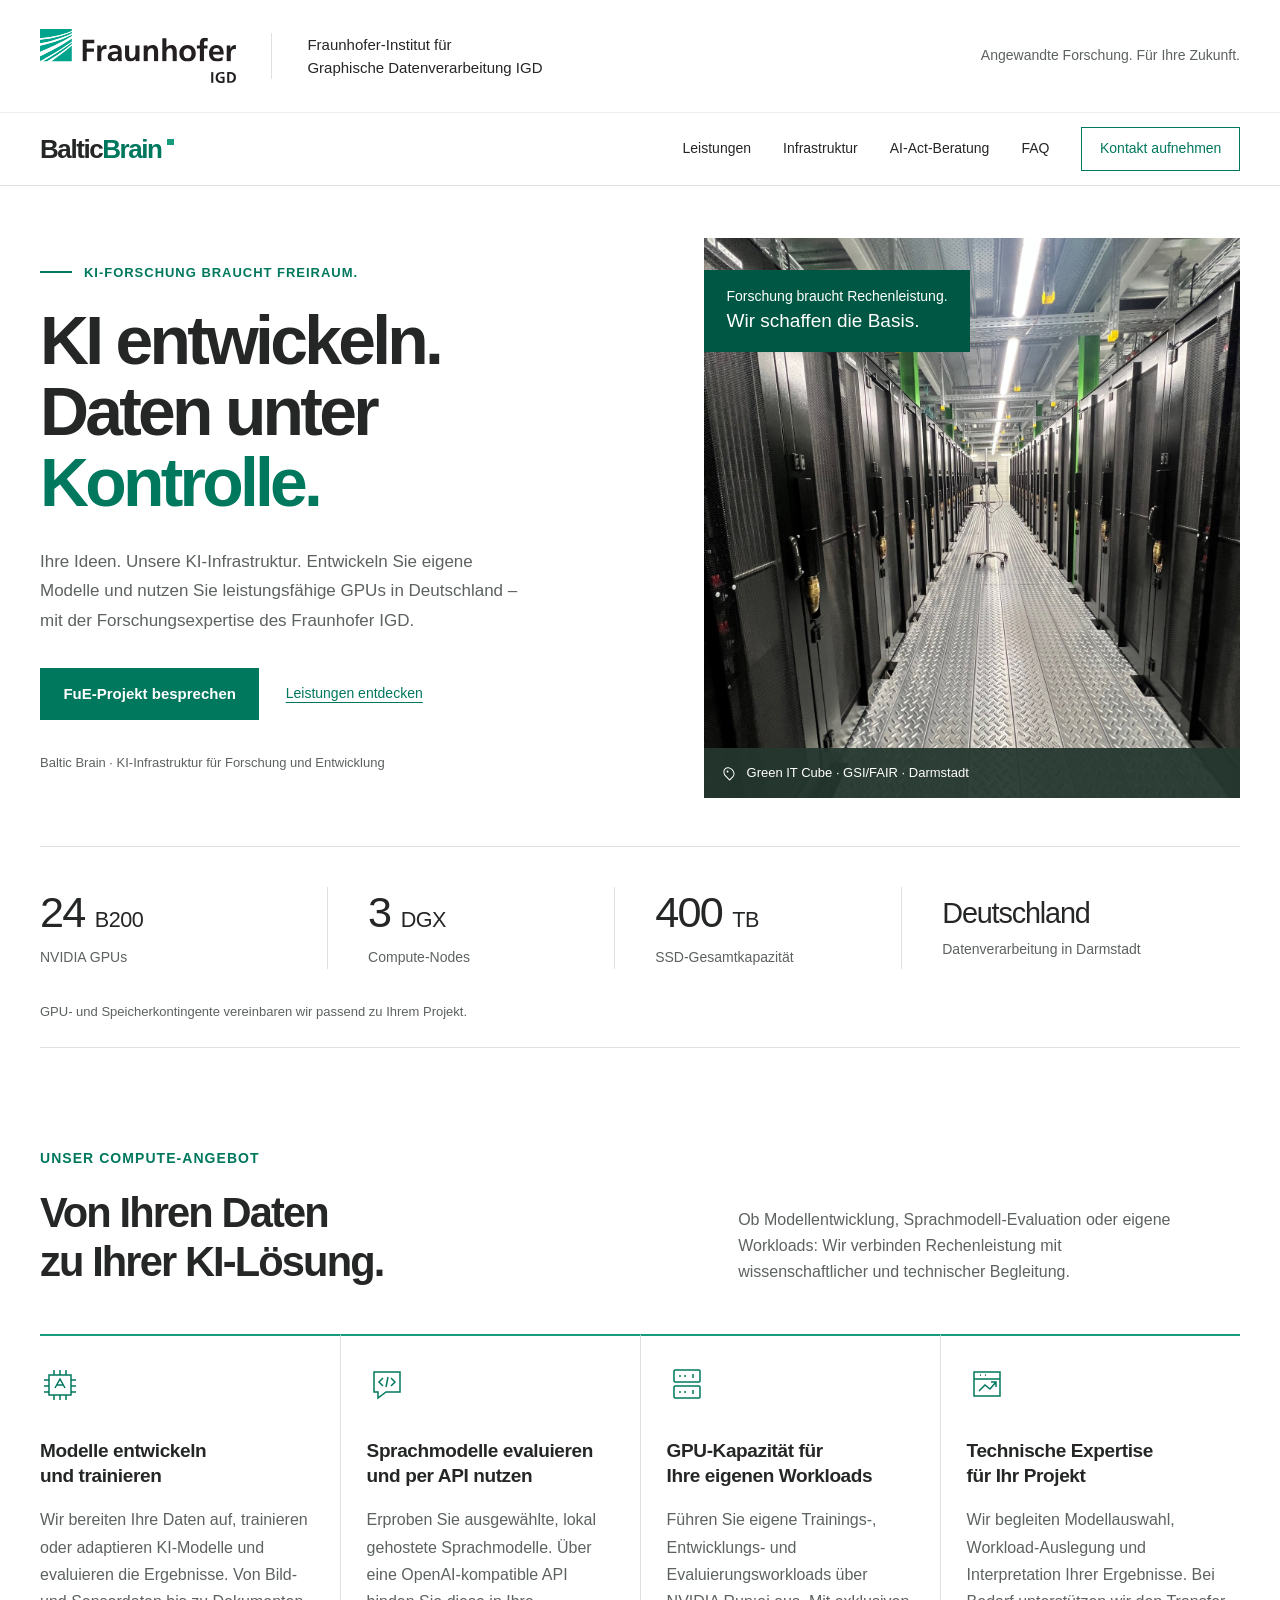
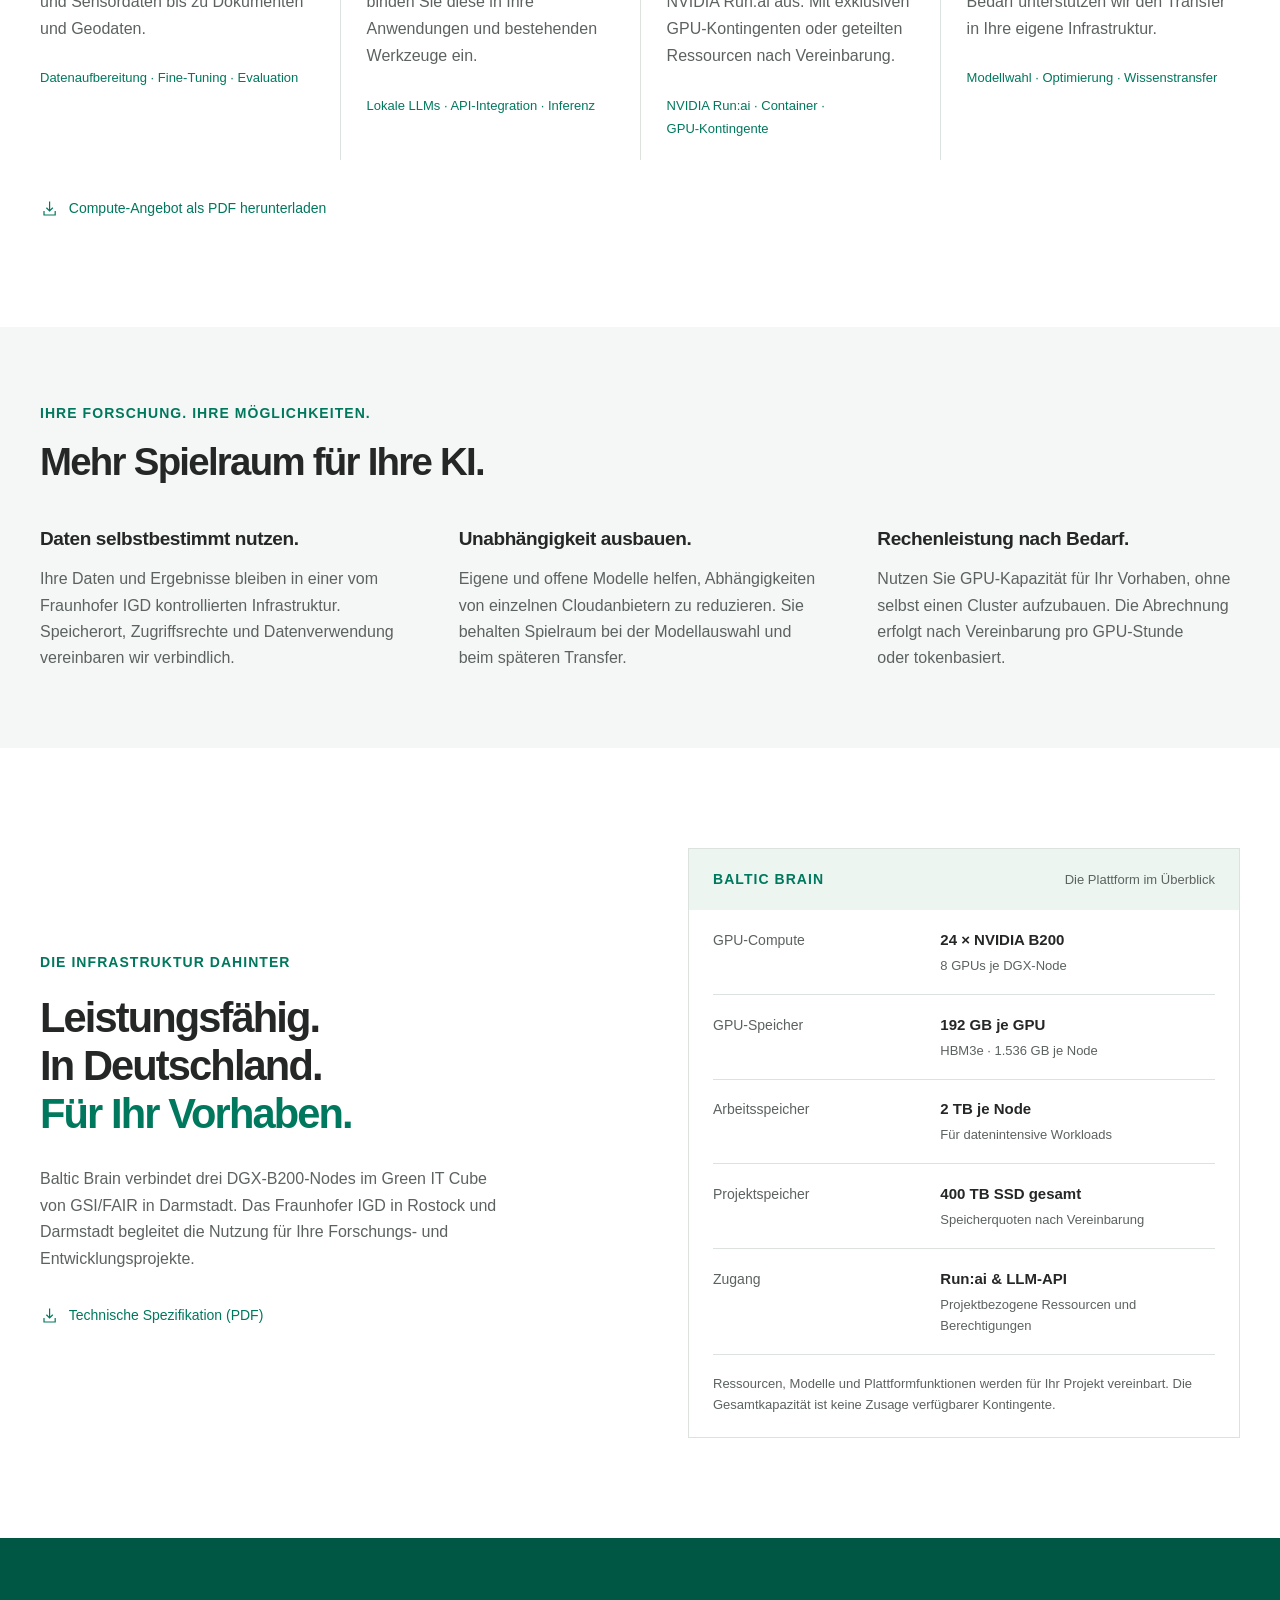
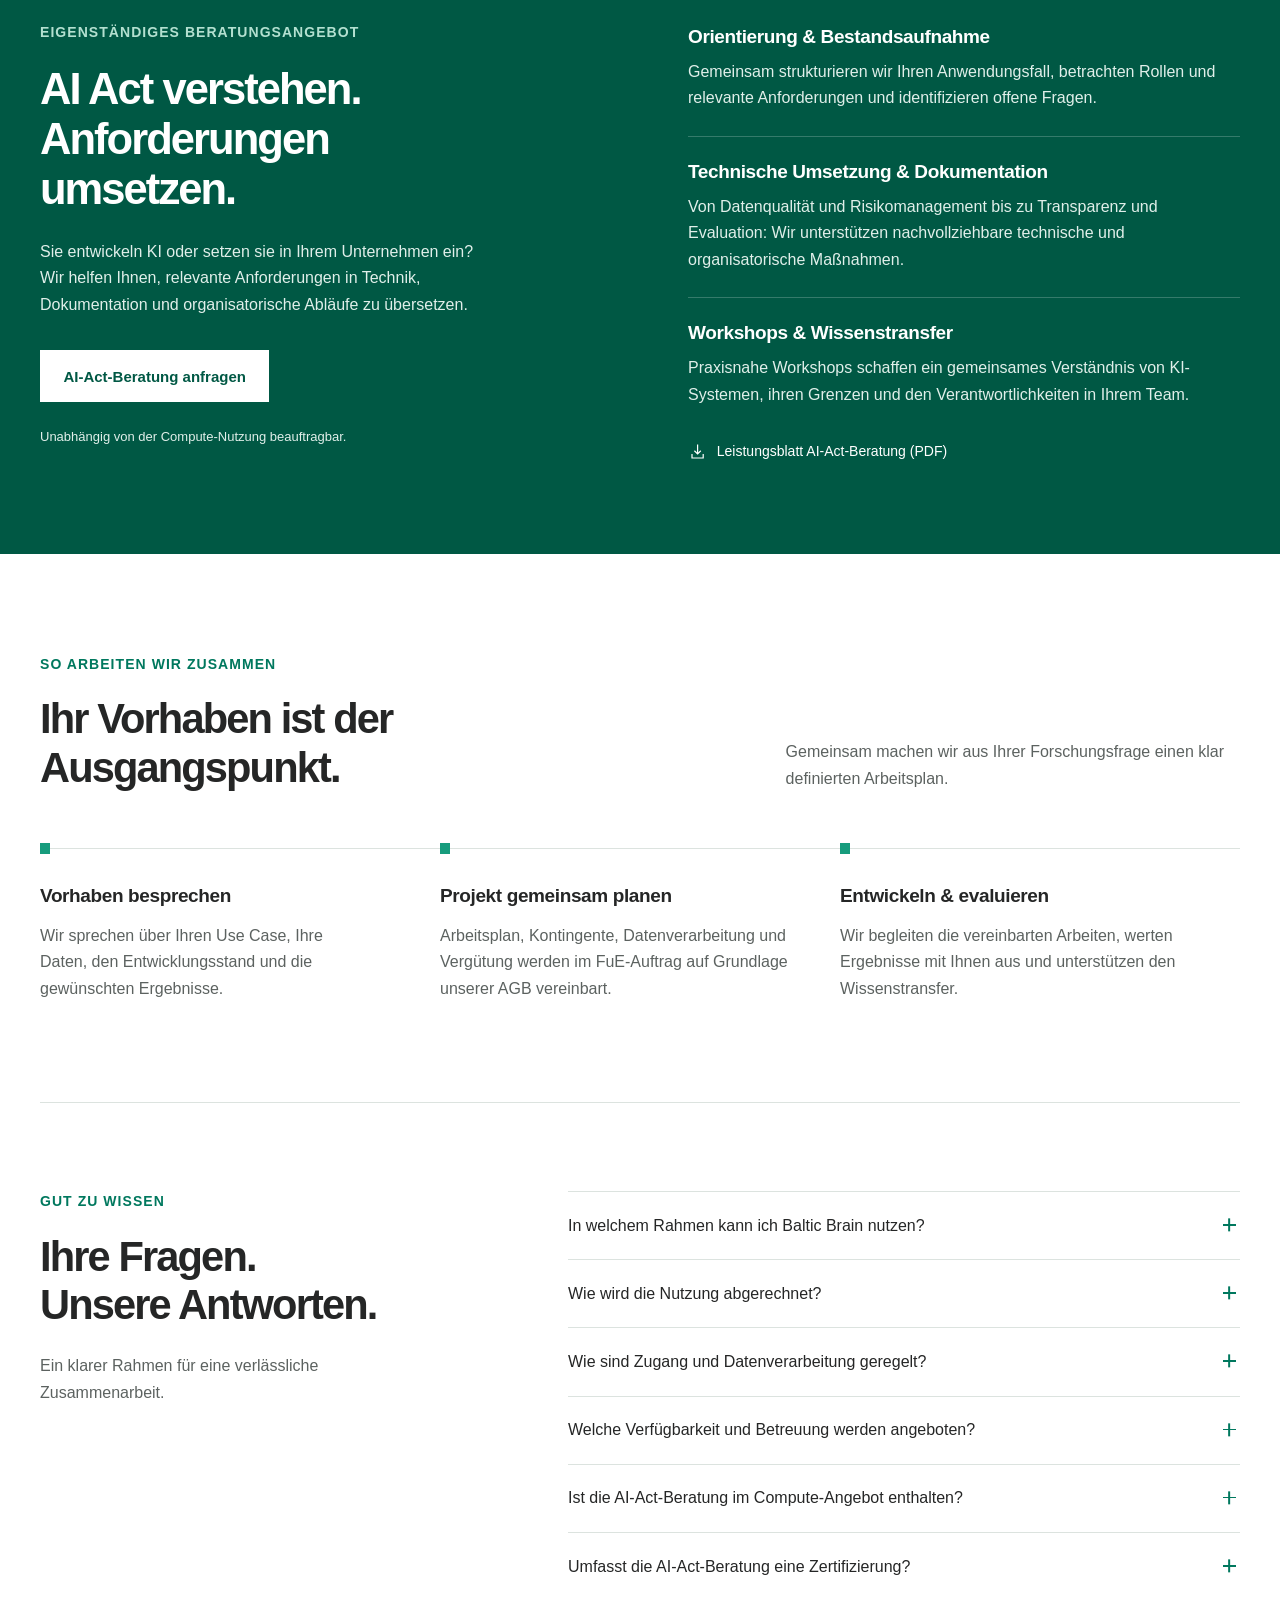
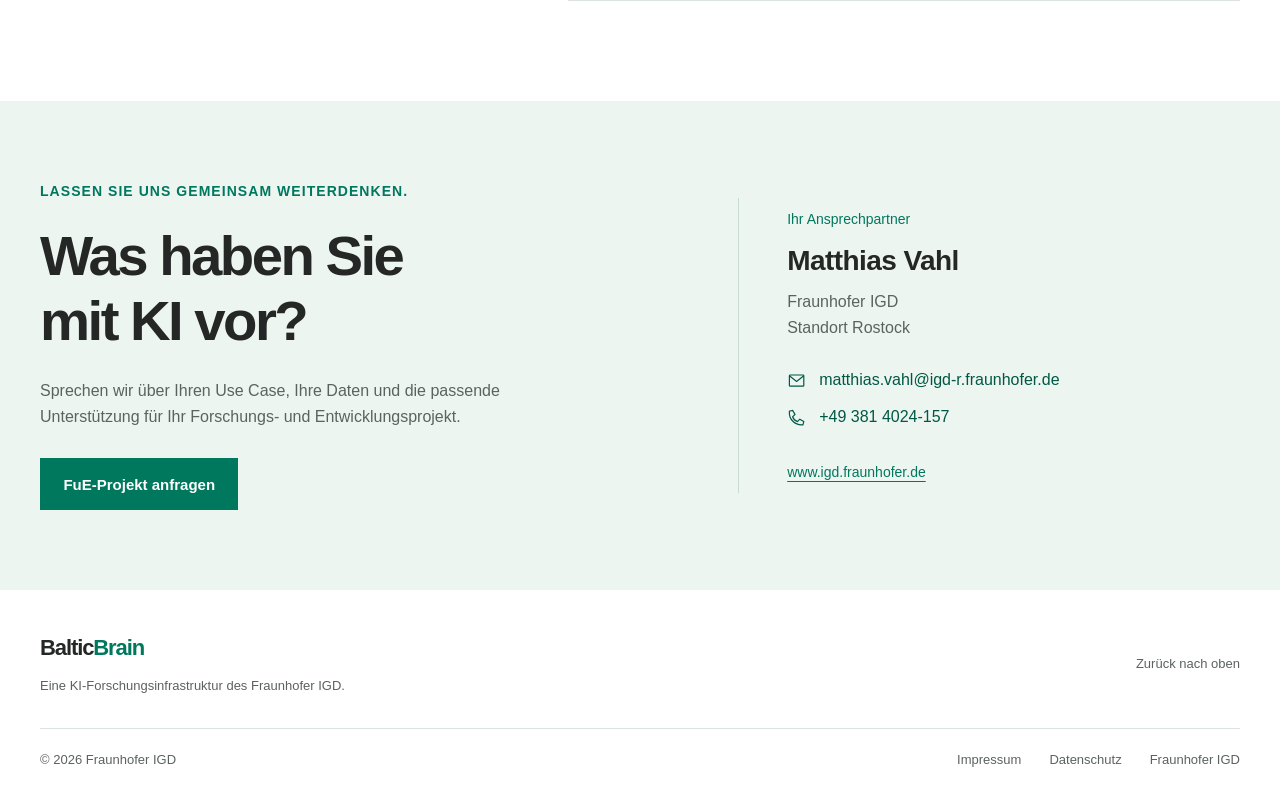
==== index.html @ 688242d9 "Add Baltic Brain onepager in Fraunhofer IGD style" ====
<!doctype html>
<html lang="de">
  <head>
    <meta charset="utf-8">
    <meta name="viewport" content="width=device-width, initial-scale=1">
    <meta name="theme-color" content="#179c7d">
    <title>Baltic Brain – KI-Infrastruktur für FuE | Fraunhofer IGD</title>
    <meta name="description" content="KI entwickeln. Daten unter Kontrolle. Baltic Brain bietet B200-GPUs, Managed Training und eine LLM-API in Deutschland – für Ihr Forschungs- und Entwicklungsprojekt mit dem Fraunhofer IGD.">
    <link rel="icon" href="assets/images/favicon.svg" type="image/svg+xml">
    <link rel="stylesheet" href="styles.css">
    <script src="script.js" defer></script>
  </head>
  <body>
    <a class="skip-link" href="#inhalt">Zum Inhalt springen</a>

    <header class="masthead">
      <div class="container masthead-inner">
        <a class="institute-logo" href="https://www.igd.fraunhofer.de/" aria-label="Fraunhofer IGD – zur Institutswebsite">
          <img src="assets/images/fraunhofer-igd.svg" alt="Fraunhofer IGD" width="241" height="66">
        </a>
        <div class="institute-name">Fraunhofer-Institut für<br>Graphische Datenverarbeitung IGD</div>
        <a class="institute-link" href="https://www.igd.fraunhofer.de/">Angewandte Forschung. Für Ihre Zukunft.</a>
      </div>
    </header>

    <nav class="navigation" aria-label="Hauptnavigation">
      <div class="container navigation-inner">
        <a class="wordmark" href="#start" aria-label="Baltic Brain – zum Seitenanfang">Baltic<span>Brain</span><span class="wordmark-mark" aria-hidden="true"></span></a>
        <button class="menu-toggle" type="button" aria-expanded="false" aria-controls="navigation-links">
          <span class="menu-label">Menü</span><span class="menu-icon" aria-hidden="true"></span>
        </button>
        <div class="navigation-links" id="navigation-links">
          <a href="#leistungen">Leistungen</a>
          <a href="#infrastruktur">Infrastruktur</a>
          <a href="#ai-act">AI-Act-Beratung</a>
          <a href="#fragen">FAQ</a>
          <a class="nav-contact" href="#kontakt">Kontakt aufnehmen</a>
        </div>
      </div>
    </nav>

    <main id="inhalt">
      <section class="hero" id="start" aria-labelledby="hero-title">
        <div class="container hero-grid">
          <div class="hero-content">
            <p class="eyebrow"><span class="eyebrow-line" aria-hidden="true"></span>KI-Forschung braucht Freiraum.</p>
            <h1 id="hero-title">KI entwickeln.<br>Daten unter<br><span>Kontrolle.</span></h1>
            <p class="hero-description">Ihre Ideen. Unsere KI-Infrastruktur. Entwickeln Sie eigene Modelle und nutzen Sie leistungsfähige GPUs in Deutschland – mit der Forschungsexpertise des Fraunhofer IGD.</p>
            <div class="hero-actions">
              <a class="button button-primary" href="#kontakt">FuE-Projekt besprechen</a>
              <a class="text-link" href="#leistungen">Leistungen entdecken</a>
            </div>
            <p class="hero-note">Baltic Brain · KI-Infrastruktur für Forschung und Entwicklung</p>
          </div>
          <figure class="hero-image">
            <img src="assets/images/green-it-cube.jpg" alt="Blick in einen Gang zwischen den Serverracks im Green IT Cube von GSI/FAIR in Darmstadt" width="1440" height="1920" fetchpriority="high">
            <div class="image-label" aria-hidden="true"><span>Forschung braucht Rechenleistung.</span><strong>Wir schaffen die Basis.</strong></div>
            <figcaption><span class="location-icon" aria-hidden="true"></span>Green IT Cube · GSI/FAIR · Darmstadt</figcaption>
          </figure>
        </div>
      </section>

      <div class="container facts" aria-label="Die Infrastruktur auf einen Blick">
        <dl class="facts-grid">
          <div><dt>24 <span>B200</span></dt><dd>NVIDIA GPUs</dd></div>
          <div><dt>3 <span>DGX</span></dt><dd>Compute-Nodes</dd></div>
          <div><dt>400 <span>TB</span></dt><dd>SSD-Gesamtkapazität</dd></div>
          <div class="fact-location"><dt>Deutschland</dt><dd>Datenverarbeitung in Darmstadt</dd></div>
        </dl>
        <p>GPU- und Speicherkontingente vereinbaren wir passend zu Ihrem Projekt.</p>
      </div>

      <section class="section services" id="leistungen" aria-labelledby="services-title">
        <div class="container">
          <div class="section-heading">
            <div><p class="eyebrow">Unser Compute-Angebot</p><h2 id="services-title">Von Ihren Daten<br>zu Ihrer KI-Lösung.</h2></div>
            <p>Ob Modellentwicklung, Sprachmodell-Evaluation oder eigene Workloads: Wir verbinden Rechenleistung mit wissenschaftlicher und technischer Begleitung.</p>
          </div>
          <div class="service-grid">
            <article class="service">
              <svg class="service-icon" viewBox="0 0 40 40" fill="none" stroke="currentColor" stroke-width="1.5" aria-hidden="true"><path d="M9 11h22v20H9zM14 6v5m6-5v5m6-5v5M14 31v5m6-5v5m6-5v5M4 16h5m-5 6h5m-5 6h5m22-12h5m-5 6h5m-5 6h5"/><path d="m15 24 5-9 5 9m-8-3h6"/></svg>
              <h3>Modelle entwickeln<br>und trainieren</h3>
              <p>Wir bereiten Ihre Daten auf, trainieren oder adaptieren KI-Modelle und evaluieren die Ergebnisse. Von Bild- und Sensordaten bis zu Dokumenten und Geodaten.</p>
              <p class="service-keywords">Datenaufbereitung · Fine-Tuning · Evaluation</p>
            </article>
            <article class="service">
              <svg class="service-icon" viewBox="0 0 40 40" fill="none" stroke="currentColor" stroke-width="1.5" aria-hidden="true"><path d="M7 8h26v20H19l-8 6v-6H7z"/><path d="m16 14-4 4 4 4m8-8 4 4-4 4m-3-9-2 10"/></svg>
              <h3>Sprachmodelle evaluieren<br>und per API nutzen</h3>
              <p>Erproben Sie ausgewählte, lokal gehostete Sprachmodelle. Über eine OpenAI-kompatible API binden Sie diese in Ihre Anwendungen und bestehenden Werkzeuge ein.</p>
              <p class="service-keywords">Lokale LLMs · API-Integration · Inferenz</p>
            </article>
            <article class="service">
              <svg class="service-icon" viewBox="0 0 40 40" fill="none" stroke="currentColor" stroke-width="1.5" aria-hidden="true"><rect x="7" y="6" width="26" height="12" rx="1"/><rect x="7" y="22" width="26" height="12" rx="1"/><path d="M12 12h2m3 0h2m-7 16h2m3 0h2m7-18v4m0 12v4"/></svg>
              <h3>GPU-Kapazität für<br>Ihre eigenen Workloads</h3>
              <p>Führen Sie eigene Trainings-, Entwicklungs- und Evaluierungsworkloads über NVIDIA Run:ai aus. Mit exklusiven GPU-Kontingenten oder geteilten Ressourcen nach Vereinbarung.</p>
              <p class="service-keywords">NVIDIA Run:ai · Container · GPU-Kontingente</p>
            </article>
            <article class="service">
              <svg class="service-icon" viewBox="0 0 40 40" fill="none" stroke="currentColor" stroke-width="1.5" aria-hidden="true"><path d="M7 32V8h26v24H7Zm0-17h26M13 11h1m4 0h1"/><path d="m12 27 6-6 5 4 6-7m-5 0h5v5"/></svg>
              <h3>Technische Expertise<br>für Ihr Projekt</h3>
              <p>Wir begleiten Modellauswahl, Workload-Auslegung und Interpretation Ihrer Ergebnisse. Bei Bedarf unterstützen wir den Transfer in Ihre eigene Infrastruktur.</p>
              <p class="service-keywords">Modellwahl · Optimierung · Wissenstransfer</p>
            </article>
          </div>
          <a class="download-link" href="assets/downloads/baltic-brain-compute.pdf" download><svg viewBox="0 0 24 24" fill="none" stroke="currentColor" stroke-width="1.5" aria-hidden="true"><path d="M12 3v12m-4-4 4 4 4-4M5 15v5h14v-5"/></svg>Compute-Angebot als PDF herunterladen</a>
        </div>
      </section>

      <section class="benefits-band" aria-labelledby="benefits-title">
        <div class="container">
          <p class="eyebrow">Ihre Forschung. Ihre Möglichkeiten.</p>
          <h2 id="benefits-title">Mehr Spielraum für Ihre KI.</h2>
          <div class="benefits-grid">
            <article><h3>Daten selbstbestimmt nutzen.</h3><p>Ihre Daten und Ergebnisse bleiben in einer vom Fraunhofer IGD kontrollierten Infrastruktur. Speicherort, Zugriffsrechte und Datenverwendung vereinbaren wir verbindlich.</p></article>
            <article><h3>Unabhängigkeit ausbauen.</h3><p>Eigene und offene Modelle helfen, Abhängigkeiten von einzelnen Cloudanbietern zu reduzieren. Sie behalten Spielraum bei der Modellauswahl und beim späteren Transfer.</p></article>
            <article><h3>Rechenleistung nach Bedarf.</h3><p>Nutzen Sie GPU-Kapazität für Ihr Vorhaben, ohne selbst einen Cluster aufzubauen. Die Abrechnung erfolgt nach Vereinbarung pro GPU-Stunde oder tokenbasiert.</p></article>
          </div>
        </div>
      </section>

      <section class="section infrastructure" id="infrastruktur" aria-labelledby="infrastructure-title">
        <div class="container infrastructure-grid">
          <div class="infrastructure-intro">
            <p class="eyebrow">Die Infrastruktur dahinter</p>
            <h2 id="infrastructure-title">Leistungsfähig.<br>In Deutschland.<br><span>Für Ihr Vorhaben.</span></h2>
            <p>Baltic Brain verbindet drei DGX-B200-Nodes im Green IT Cube von GSI/FAIR in Darmstadt. Das Fraunhofer IGD in Rostock und Darmstadt begleitet die Nutzung für Ihre Forschungs- und Entwicklungsprojekte.</p>
            <a class="download-link" href="assets/downloads/baltic-brain-technische-spezifikation.pdf" download><svg viewBox="0 0 24 24" fill="none" stroke="currentColor" stroke-width="1.5" aria-hidden="true"><path d="M12 3v12m-4-4 4 4 4-4M5 15v5h14v-5"/></svg>Technische Spezifikation (PDF)</a>
          </div>
          <div class="platform">
            <div class="platform-heading"><span class="eyebrow">Baltic Brain</span><span>Die Plattform im Überblick</span></div>
            <dl class="platform-specs">
              <div><dt>GPU-Compute</dt><dd><strong>24 × NVIDIA B200</strong><span>8 GPUs je DGX-Node</span></dd></div>
              <div><dt>GPU-Speicher</dt><dd><strong>192 GB je GPU</strong><span>HBM3e · 1.536 GB je Node</span></dd></div>
              <div><dt>Arbeitsspeicher</dt><dd><strong>2 TB je Node</strong><span>Für datenintensive Workloads</span></dd></div>
              <div><dt>Projektspeicher</dt><dd><strong>400 TB SSD gesamt</strong><span>Speicherquoten nach Vereinbarung</span></dd></div>
              <div><dt>Zugang</dt><dd><strong>Run:ai &amp; LLM-API</strong><span>Projektbezogene Ressourcen und Berechtigungen</span></dd></div>
            </dl>
            <p class="platform-note">Ressourcen, Modelle und Plattformfunktionen werden für Ihr Projekt vereinbart. Die Gesamtkapazität ist keine Zusage verfügbarer Kontingente.</p>
          </div>
        </div>
      </section>

      <section class="consulting" id="ai-act" aria-labelledby="consulting-title">
        <div class="container consulting-grid">
          <div class="consulting-intro">
            <p class="eyebrow">Eigenständiges Beratungsangebot</p>
            <h2 id="consulting-title">AI Act verstehen.<br>Anforderungen<br>umsetzen.</h2>
            <p>Sie entwickeln KI oder setzen sie in Ihrem Unternehmen ein? Wir helfen Ihnen, relevante Anforderungen in Technik, Dokumentation und organisatorische Abläufe zu übersetzen.</p>
            <a class="button button-white" href="mailto:matthias.vahl@igd-r.fraunhofer.de?subject=Anfrage%20zur%20AI-Act-Beratung">AI-Act-Beratung anfragen</a>
            <p class="consulting-note">Unabhängig von der Compute-Nutzung beauftragbar.</p>
          </div>
          <div class="consulting-services">
            <article><h3>Orientierung &amp; Bestandsaufnahme</h3><p>Gemeinsam strukturieren wir Ihren Anwendungsfall, betrachten Rollen und relevante Anforderungen und identifizieren offene Fragen.</p></article>
            <article><h3>Technische Umsetzung &amp; Dokumentation</h3><p>Von Datenqualität und Risikomanagement bis zu Transparenz und Evaluation: Wir unterstützen nachvollziehbare technische und organisatorische Maßnahmen.</p></article>
            <article><h3>Workshops &amp; Wissenstransfer</h3><p>Praxisnahe Workshops schaffen ein gemeinsames Verständnis von KI-Systemen, ihren Grenzen und den Verantwortlichkeiten in Ihrem Team.</p></article>
            <a class="download-link" href="assets/downloads/ai-act-beratung.pdf" download><svg viewBox="0 0 24 24" fill="none" stroke="currentColor" stroke-width="1.5" aria-hidden="true"><path d="M12 3v12m-4-4 4 4 4-4M5 15v5h14v-5"/></svg>Leistungsblatt AI-Act-Beratung (PDF)</a>
          </div>
        </div>
      </section>

      <section class="section collaboration" aria-labelledby="collaboration-title">
        <div class="container">
          <div class="section-heading"><div><p class="eyebrow">So arbeiten wir zusammen</p><h2 id="collaboration-title">Ihr Vorhaben ist der Ausgangspunkt.</h2></div><p>Gemeinsam machen wir aus Ihrer Forschungsfrage einen klar definierten Arbeitsplan.</p></div>
          <ol class="steps">
            <li><span class="step-marker" aria-hidden="true"></span><h3>Vorhaben besprechen</h3><p>Wir sprechen über Ihren Use Case, Ihre Daten, den Entwicklungsstand und die gewünschten Ergebnisse.</p></li>
            <li><span class="step-marker" aria-hidden="true"></span><h3>Projekt gemeinsam planen</h3><p>Arbeitsplan, Kontingente, Datenverarbeitung und Vergütung werden im FuE-Auftrag auf Grundlage unserer AGB vereinbart.</p></li>
            <li><span class="step-marker" aria-hidden="true"></span><h3>Entwickeln &amp; evaluieren</h3><p>Wir begleiten die vereinbarten Arbeiten, werten Ergebnisse mit Ihnen aus und unterstützen den Wissenstransfer.</p></li>
          </ol>
        </div>
      </section>

      <section class="section faq" id="fragen" aria-labelledby="faq-title">
        <div class="container faq-grid">
          <div class="faq-intro"><p class="eyebrow">Gut zu wissen</p><h2 id="faq-title">Ihre Fragen.<br>Unsere Antworten.</h2><p>Ein klarer Rahmen für eine verlässliche Zusammenarbeit.</p></div>
          <div class="faq-items">
            <details><summary>In welchem Rahmen kann ich Baltic Brain nutzen?</summary><div class="faq-answer"><p>Alle Leistungen werden ausschließlich in einem vertraglich definierten Forschungs- und Entwicklungsauftrag auf Grundlage unserer AGB erbracht. API- und GPU-Nutzung müssen einen wesentlichen Beitrag zum FuE-Vorhaben leisten. Baltic Brain ist kein eigenständiges Cloud-, Hosting- oder Vermietungsangebot.</p></div></details>
            <details><summary>Wie wird die Nutzung abgerechnet?</summary><div class="faq-answer"><p>Je nach vereinbarter Leistung pro GPU-Stunde oder tokenbasiert. Preise, Kontingente, Speicher und Betreuungsumfang werden im FuE-Auftrag festgelegt. Bei tokenbasierter Abrechnung vereinbaren wir die Zählweise und die Preise für Input- und Output-Token sowie gegebenenfalls Cache-Token.</p></div></details>
            <details><summary>Wie sind Zugang und Datenverarbeitung geregelt?</summary><div class="faq-answer"><p>Externer Zugriff wird erst nach Freigabe eines verbindlichen Sicherheits- und Zugriffsmodells durch Datenschutz und IT-Sicherheit bereitgestellt. Darin werden Nutzerkonten, Authentisierung, Rollen, Mandantentrennung, Datenablagen und Protokollierung geregelt. Auch Datenrückgabe, Löschung und die erforderlichen technischen und organisatorischen Maßnahmen vereinbaren wir vor Projektbeginn.</p></div></details>
            <details><summary>Welche Verfügbarkeit und Betreuung werden angeboten?</summary><div class="faq-answer"><p>Verfügbarkeit, Reaktionszeiten, Wartungsfenster, Backup- und Supportumfang werden projektbezogen vereinbart. Ein hochverfügbares kommerzielles Service-Level und Bare-Metal-Zugriff werden nicht angeboten. Die technische Betreuung Ihrer Modelle und Workloads richtet sich nach dem vereinbarten Arbeitsplan.</p></div></details>
            <details><summary>Ist die AI-Act-Beratung im Compute-Angebot enthalten?</summary><div class="faq-answer"><p>Die AI-Act-Beratung ist ein eigenständiges Angebot. Sie wird unabhängig von der Compute-Nutzung gesondert beauftragt und ist auch ohne Baltic Brain nutzbar. Ein GPU- oder Token-Tarif umfasst keine AI-Act-Beratung. Die technische Workload-Beratung gehört zum vereinbarten Compute-Leistungsumfang.</p></div></details>
            <details><summary>Umfasst die AI-Act-Beratung eine Zertifizierung?</summary><div class="faq-answer"><p>Der Schwerpunkt liegt auf technischer und organisatorischer Unterstützung. Eine Konformitätszusage oder Zertifizierung ist damit nicht verbunden. Juristische Einzelfallfragen und formale Konformitätsbewertungen sind gesondert zu klären.</p></div></details>
          </div>
        </div>
      </section>

      <section class="contact" id="kontakt" aria-labelledby="contact-title">
        <div class="container contact-grid">
          <div><p class="eyebrow">Lassen Sie uns gemeinsam weiterdenken.</p><h2 id="contact-title">Was haben Sie<br>mit KI vor?</h2><p>Sprechen wir über Ihren Use Case, Ihre Daten und die passende Unterstützung für Ihr Forschungs- und Entwicklungsprojekt.</p><a class="button button-primary" href="mailto:matthias.vahl@igd-r.fraunhofer.de?subject=Projektanfrage%20Baltic%20Brain">FuE-Projekt anfragen</a></div>
          <address class="contact-person">
            <span class="contact-role">Ihr Ansprechpartner</span>
            <h3>Matthias Vahl</h3>
            <p>Fraunhofer IGD<br>Standort Rostock</p>
            <a class="contact-detail" href="mailto:matthias.vahl@igd-r.fraunhofer.de"><svg viewBox="0 0 24 24" fill="none" stroke="currentColor" stroke-width="1.5" aria-hidden="true"><rect x="3" y="5" width="18" height="14" rx="1"/><path d="m3 6 9 7 9-7"/></svg><span>matthias.vahl@igd-r.fraunhofer.de</span></a>
            <a class="contact-detail" href="tel:+493814024157"><svg viewBox="0 0 24 24" fill="none" stroke="currentColor" stroke-width="1.5" aria-hidden="true"><path d="m7 3 3 5-3 3c1 3 3 5 6 6l3-3 5 3-1 4C10 22 2 14 3 4z"/></svg><span>+49 381 4024-157</span></a>
            <a class="contact-institute" href="https://www.igd.fraunhofer.de/">www.igd.fraunhofer.de</a>
          </address>
        </div>
      </section>
    </main>

    <footer class="footer">
      <div class="container footer-main"><div><a class="footer-wordmark" href="#start">Baltic<span>Brain</span></a><p>Eine KI-Forschungsinfrastruktur des Fraunhofer IGD.</p></div><a class="back-to-top" href="#start">Zurück nach oben</a></div>
      <div class="container footer-bottom"><p>© <span id="copyright-year">2026</span> Fraunhofer IGD</p><nav aria-label="Rechtliche Informationen"><a href="https://www.igd.fraunhofer.de/de/impressum.html">Impressum</a><a href="https://www.igd.fraunhofer.de/de/datenschutzerklaerung.html">Datenschutz</a><a href="https://www.igd.fraunhofer.de/">Fraunhofer IGD</a></nav></div>
    </footer>
  </body>
</html>
---- styles.css ----
:root {
  --green: #179c7d;
  --green-dark: #00785e;
  --green-deep: #005844;
  --ink: #252626;
  --muted: #5c6260;
  --line: #dce3df;
  --pale: #edf5f1;
  --soft: #f5f7f6;
  --white: #fff;
  --container: 76rem;
  --nav-height: 4.5rem;
  font-family: "Frutiger LT Com", Frutiger, "Helvetica Neue", Arial, sans-serif;
  color: var(--ink);
  background: var(--white);
  font-synthesis: none;
  text-rendering: optimizeLegibility;
  -webkit-font-smoothing: antialiased;
}

*, *::before, *::after { box-sizing: border-box; }
html { scroll-behavior: smooth; scroll-padding-top: calc(var(--nav-height) + 1.5rem); }
body { margin: 0; font-size: 1rem; line-height: 1.65; }
img { display: block; max-width: 100%; height: auto; }
svg { flex-shrink: 0; }
a { color: inherit; text-decoration-thickness: 1px; text-underline-offset: .25em; }
button { font: inherit; }
a, button, summary { -webkit-tap-highlight-color: transparent; }
a:focus-visible, button:focus-visible, summary:focus-visible { outline: 3px solid var(--green-dark); outline-offset: 5px; }
::selection { background: #d0ede1; color: var(--ink); }
h1, h2, h3, p, figure, dl, dd { margin: 0; }
h1, h2, h3 { line-height: 1.16; }
h2 { font-size: clamp(2rem, 3.25vw, 2.875rem); font-weight: 600; letter-spacing: -.045em; }
h3 { font-weight: 600; letter-spacing: -.02em; }
p { text-wrap: pretty; }
section { scroll-margin-top: 1rem; }
.container { width: min(var(--container), calc(100% - 5rem)); margin-inline: auto; }
.section { padding-block: 6.25rem; }
.eyebrow { display: flex; align-items: center; gap: .75rem; margin-bottom: 1.3rem; color: var(--green-dark); font-size: .875rem; font-weight: 600; letter-spacing: .075em; text-transform: uppercase; line-height: 1.5; }
.eyebrow-line { width: 2rem; height: 2px; background: currentColor; }
.skip-link { position: fixed; left: 1rem; top: -6rem; padding: .8rem 1.2rem; color: var(--white); background: var(--green-deep); z-index: 20; }
.skip-link:focus { top: 1rem; }

/* The institute masthead and the project navigation remain distinct. */
.masthead { background: var(--white); }
.masthead-inner { display: flex; align-items: center; min-height: 7rem; gap: 2.2rem; }
.institute-logo { flex: 0 0 12.25rem; }
.institute-logo img { width: 12.25rem; height: auto; }
.institute-name { border-left: 1px solid var(--line); padding-left: 2.2rem; font-size: .9375rem; line-height: 1.55; }
.institute-link { margin-left: auto; color: var(--muted); font-size: .875rem; text-decoration: none; }
.institute-link:hover { color: var(--green-dark); text-decoration: underline; }
.navigation { position: sticky; top: 0; z-index: 10; background: var(--white); border-top: 1px solid #edf0ee; border-bottom: 1px solid var(--line); }
.navigation-inner { display: flex; align-items: center; justify-content: space-between; min-height: var(--nav-height); gap: 2rem; }
.wordmark { display: inline-flex; align-items: center; font-size: 1.625rem; font-weight: 700; letter-spacing: -.055em; text-decoration: none; white-space: nowrap; }
.wordmark > span:first-child { color: var(--green-dark); }
.wordmark-mark { display: inline-block; width: .4rem; height: .4rem; align-self: flex-start; margin-top: .7rem; margin-left: .35rem; background: var(--green); }
.navigation-links { display: flex; align-items: center; gap: 2rem; }
.navigation-links > a { font-size: .875rem; font-weight: 500; text-decoration: none; padding-block: .65rem; position: relative; white-space: nowrap; }
.navigation-links > a:not(.nav-contact)::after { content: ""; position: absolute; bottom: -.75rem; left: 0; width: 100%; height: 2px; background: var(--green-dark); transform: scaleX(0); transition: transform .2s ease; }
.navigation-links > a:not(.nav-contact):hover, .navigation-links > a[aria-current] { color: var(--green-dark); }
.navigation-links > a:hover::after, .navigation-links > a[aria-current]::after { transform: scaleX(1); }
.navigation-links .nav-contact { padding: .6rem 1.1rem; border: 1px solid var(--green-dark); color: var(--green-dark); transition: background .2s ease, color .2s ease; }
.navigation-links .nav-contact:hover { background: var(--green-dark); color: var(--white); }
.menu-toggle { display: none; }

/* Intro and the original Green IT Cube photograph. */
.hero { padding-block: 3.25rem 3rem; }
.hero-grid { display: grid; grid-template-columns: 1.12fr 1fr; align-items: center; gap: 4rem; }
.hero-content { padding-block: 1.5rem; }
.hero-content .eyebrow { margin-bottom: 1.5rem; font-size: .8125rem; }
.hero h1 { font-size: clamp(3.35rem, 5.3vw, 4.65rem); font-weight: 600; line-height: 1.045; letter-spacing: -.055em; }
.hero h1 span { color: var(--green-dark); }
.hero-description { max-width: 31rem; margin-top: 1.75rem; color: var(--muted); font-size: 1.0625rem; line-height: 1.75; }
.hero-actions { display: flex; flex-wrap: wrap; align-items: center; gap: 1.65rem; margin-top: 2rem; }
.button { display: inline-flex; align-items: center; justify-content: center; min-height: 3.25rem; padding: .8rem 1.4rem; border: 1px solid transparent; font-size: .9375rem; font-weight: 600; line-height: 1.4; text-decoration: none; transition: background .2s ease, border-color .2s ease; }
.button-primary { color: var(--white); background: var(--green-dark); }
.button-primary:hover { background: var(--green-deep); }
.text-link { font-size: .875rem; font-weight: 500; color: var(--green-dark); text-decoration: underline; }
.text-link:hover { color: var(--green-deep); }
.hero-note { margin-top: 2rem; font-size: .8125rem; color: var(--muted); }
.hero-image { position: relative; height: 35rem; overflow: hidden; background: #303a34; }
.hero-image > img { width: 100%; height: 100%; object-fit: cover; object-position: 50% 49%; }
.image-label { position: absolute; top: 2rem; left: 0; max-width: calc(100% - 2rem); padding: 1rem 1.4rem; color: var(--white); background: var(--green-deep); font-size: .875rem; line-height: 1.5; }
.image-label strong { display: block; font-size: 1.1875rem; font-weight: 500; }
.hero-image figcaption { position: absolute; bottom: 0; left: 0; right: 0; display: flex; align-items: center; gap: .6rem; padding: .9rem 1.25rem; color: var(--white); background: #24372fee; font-size: .8125rem; }
.location-icon { width: .6rem; height: .75rem; border: 1.5px solid currentColor; border-radius: 50% 50% 50% 0; transform: rotate(-45deg); margin-right: .2rem; }
.location-icon::after { content: ""; display: block; width: 2px; height: 2px; border-radius: 50%; background: currentColor; margin: 2px auto; }

.facts { padding: 2.5rem 0 1.5rem; border-top: 1px solid var(--line); border-bottom: 1px solid var(--line); }
.facts-grid { display: grid; grid-template-columns: 1fr 1fr 1fr 1.18fr; }
.facts-grid > div { padding-inline: 2.5rem 1rem; border-left: 1px solid var(--line); }
.facts-grid > div:first-child { padding-left: 0; border-left: 0; }
.facts dt { font-size: 2.7rem; font-weight: 500; line-height: 1.2; letter-spacing: -.04em; }
.facts dt span { font-size: 1.35rem; letter-spacing: -.025em; }
.facts dd { margin-top: .45rem; color: var(--muted); font-size: .875rem; }
.facts .fact-location dt { padding-top: .55rem; font-size: 1.8rem; }
.facts > p { margin-top: 2rem; color: var(--muted); font-size: .8125rem; }

/* Services use a shared editorial grid rather than independent panels. */
.section-heading { display: grid; grid-template-columns: 1.2fr 1fr; align-items: end; gap: 6rem; margin-bottom: 3rem; }
.section-heading > p { max-width: 28rem; color: var(--muted); }
.service-grid { display: grid; grid-template-columns: repeat(4, minmax(0, 1fr)); }
.service { padding: 1.75rem 1.6rem 1.25rem; border-left: 1px solid var(--line); border-top: 2px solid var(--green); }
.service:first-child { padding-left: 0; border-left: 0; }
.service:last-child { padding-right: 0; }
.service-icon { width: 2.5rem; height: 2.5rem; margin-bottom: 1.7rem; color: var(--green-dark); }
.service h3 { font-size: 1.1875rem; line-height: 1.3; }
.service > p { margin-top: 1.1rem; color: var(--muted); font-size: 1rem; line-height: 1.7; }
.service .service-keywords { margin-top: 1.5rem; color: var(--green-dark); font-size: .8125rem; line-height: 1.8; }
.download-link { display: inline-flex; align-items: center; gap: .6rem; color: var(--green-dark); font-size: .875rem; font-weight: 500; text-decoration: none; }
.download-link:hover { text-decoration: underline; }
.download-link svg { width: 1.2rem; height: 1.2rem; }
.services > .container > .download-link { margin-top: 2.3rem; }
.benefits-band { padding-block: 4.75rem; background: var(--soft); }
.benefits-band .eyebrow { margin-bottom: 1rem; }
.benefits-band h2 { font-size: clamp(2rem, 3vw, 2.5rem); }
.benefits-grid { display: grid; grid-template-columns: repeat(3, minmax(0, 1fr)); gap: 3.5rem; margin-top: 2.75rem; }
.benefits-grid h3 { font-size: 1.1875rem; }
.benefits-grid p { margin-top: 1rem; color: var(--muted); }

.infrastructure-grid { display: grid; grid-template-columns: 1fr 1fr; gap: 6rem; align-items: center; }
.infrastructure-intro h2 span { color: var(--green-dark); }
.infrastructure-intro > p:not(.eyebrow) { max-width: 29rem; margin-top: 1.75rem; color: var(--muted); }
.infrastructure-intro > .download-link { margin-top: 2rem; }
.platform { border: 1px solid var(--line); }
.platform-heading { display: flex; flex-wrap: wrap; align-items: center; justify-content: space-between; column-gap: 1rem; padding: 1.25rem 1.5rem; background: var(--pale); }
.platform-heading .eyebrow { margin-bottom: 0; }
.platform-heading > span:last-child { color: var(--muted); font-size: .8125rem; }
.platform-specs { padding-inline: 1.5rem; }
.platform-specs > div { display: grid; grid-template-columns: 1fr 1.3fr; align-items: baseline; gap: 1rem; padding-block: 1.1rem; border-bottom: 1px solid var(--line); }
.platform-specs dt { font-size: .875rem; color: var(--muted); }
.platform-specs dd { font-size: .9375rem; }
.platform-specs dd strong { font-weight: 600; }
.platform-specs dd span { display: block; margin-top: .15rem; font-size: .8125rem; color: var(--muted); }
.platform-note { padding: 1.1rem 1.5rem 1.3rem; color: var(--muted); font-size: .8125rem; line-height: 1.65; }

/* AI Act is deliberately presented as an independently commissioned service. */
.consulting { padding-block: 5.25rem; color: var(--white); background: var(--green-deep); }
.consulting-grid { display: grid; grid-template-columns: 1fr 1fr; gap: 6rem; }
.consulting .eyebrow { color: #b3e0d0; }
.consulting h2 { font-size: clamp(2.1rem, 3.4vw, 3rem); }
.consulting-intro > p:not(.eyebrow) { max-width: 28rem; margin-top: 1.5rem; color: #e0efea; }
.button-white { margin-top: 2rem; color: var(--green-deep); background: var(--white); }
.button-white:hover { background: #d7ede3; }
.consulting-intro .consulting-note { margin-top: 1rem; font-size: .8125rem; }
.consulting-services { padding-top: .25rem; }
.consulting-services article { padding-block: 1.5rem; border-top: 1px solid #ffffff35; }
.consulting-services article:first-child { padding-top: 0; border-top: 0; }
.consulting-services h3 { font-size: 1.1875rem; }
.consulting-services p { margin-top: .7rem; color: #e0efea; }
.consulting .download-link { margin-top: .5rem; color: var(--white); }
.consulting a:focus-visible { outline-color: var(--white); }

.collaboration .section-heading { grid-template-columns: 1.5fr 1fr; gap: 4rem; }
.collaboration h2 { max-width: 36rem; }
.steps { display: grid; grid-template-columns: repeat(3, minmax(0, 1fr)); list-style: none; padding: 0; margin: 3.5rem 0 0; }
.steps li { position: relative; padding: 2.25rem 3rem 0 0; border-top: 1px solid var(--line); }
.step-marker { position: absolute; top: -.36rem; left: 0; width: .65rem; height: .65rem; background: var(--green); }
.steps h3 { font-size: 1.1875rem; }
.steps p { margin-top: 1rem; color: var(--muted); }

.faq { padding-top: 0; }
.faq-grid { display: grid; grid-template-columns: .8fr 1.2fr; gap: 5rem; border-top: 1px solid var(--line); padding-top: 5.5rem; }
.faq-intro > p:last-child { margin-top: 1.5rem; color: var(--muted); max-width: 19rem; }
.faq-items { border-top: 1px solid var(--line); }
.faq-items details { border-bottom: 1px solid var(--line); }
.faq-items summary { position: relative; cursor: pointer; list-style: none; padding: 1.35rem 2.5rem 1.35rem 0; font-size: 1rem; font-weight: 500; line-height: 1.5; }
.faq-items summary::-webkit-details-marker { display: none; }
.faq-items summary::before, .faq-items summary::after { content: ""; position: absolute; right: .25rem; top: 2rem; width: .8rem; height: 1.5px; background: var(--green-dark); transition: transform .15s ease; }
.faq-items summary::after { transform: rotate(90deg); }
.faq-items details[open] summary::after { transform: rotate(0); }
.faq-items details[open] summary { color: var(--green-dark); }
.faq-items summary:hover { color: var(--green-dark); }
.faq-answer { padding: 0 2.3rem 1.5rem 0; color: var(--muted); }

.contact { padding-block: 5rem; background: var(--pale); }
.contact-grid { display: grid; grid-template-columns: 1.2fr 1fr; gap: 6rem; align-items: center; }
.contact h2 { font-size: clamp(2.7rem, 4.4vw, 3.75rem); }
.contact-grid > div > p:not(.eyebrow) { max-width: 31rem; margin-top: 1.5rem; color: var(--muted); }
.contact .button { margin-top: 1.75rem; }
.contact-person { padding: .5rem 0 .5rem 3rem; border-left: 1px solid #c6dcd1; font-style: normal; }
.contact-role { color: var(--green-dark); font-size: .875rem; }
.contact-person h3 { margin-top: .75rem; font-size: 1.75rem; }
.contact-person p { margin-top: .75rem; margin-bottom: 1.6rem; color: var(--muted); }
.contact-detail { display: flex; align-items: center; gap: .8rem; width: fit-content; margin-block: .65rem; color: var(--green-deep); text-decoration: none; }
.contact-detail span { overflow-wrap: anywhere; }
.contact-detail:hover { text-decoration: underline; }
.contact-detail svg { width: 1.2rem; height: 1.2rem; }
.contact-institute { display: inline-block; margin-top: 1.25rem; color: var(--green-dark); font-size: .875rem; }

.footer { padding-block: 2.5rem 1.5rem; background: var(--white); }
.footer-main { display: flex; align-items: center; justify-content: space-between; gap: 2rem; padding-bottom: 2rem; }
.footer-wordmark { font-size: 1.375rem; font-weight: 700; letter-spacing: -.05em; text-decoration: none; }
.footer-wordmark span { color: var(--green-dark); }
.footer-main p { margin-top: .5rem; color: var(--muted); font-size: .8125rem; }
.back-to-top { font-size: .8125rem; color: var(--muted); text-decoration: none; }
.back-to-top:hover { color: var(--green-dark); text-decoration: underline; }
.footer-bottom { display: flex; justify-content: space-between; flex-wrap: wrap; align-items: center; gap: 1rem 2rem; padding-top: 1.25rem; border-top: 1px solid var(--line); color: var(--muted); font-size: .8125rem; }
.footer-bottom nav { display: flex; flex-wrap: wrap; gap: 1.75rem; }
.footer-bottom a { text-decoration: none; }
.footer-bottom a:hover { color: var(--green-dark); text-decoration: underline; }

@media (min-width: 100rem) {
  .hero { padding-block: 4rem; }
  .hero-image { height: 36.5rem; }
}

@media (max-width: 74rem) {
  .institute-link { display: none; }
  .hero-grid { gap: 2.5rem; }
  .navigation-links { gap: 1.35rem; }
  .hero-actions { gap: 1.1rem; }
  .hero-image { height: 33.5rem; }
  .section-heading, .infrastructure-grid, .consulting-grid, .contact-grid { gap: 3.5rem; }
  .service { padding-inline: 1.1rem; }
  .service h3 { font-size: 1.1rem; }
  .facts-grid > div { padding-left: 1.5rem; }
  .facts .fact-location dt { font-size: 1.5rem; }
  .contact-person { padding-left: 2rem; }
}

@media (max-width: 61.999rem) {
  .container { width: calc(100% - 3rem); }
  .masthead-inner { min-height: 6rem; }
  .institute-logo, .institute-logo img { width: 10.5rem; flex-basis: 10.5rem; }
  .institute-name { font-size: .8125rem; }
  .navigation-inner { flex-wrap: wrap; gap: 0; }
  .js .menu-toggle { display: inline-flex; align-items: center; justify-content: center; gap: .8rem; min-height: 2.75rem; padding: .5rem .15rem .5rem .8rem; border: 0; color: var(--ink); background: transparent; cursor: pointer; }
  .menu-label { font-size: .875rem; }
  .menu-icon { position: relative; width: 1.25rem; height: 2px; background: currentColor; }
  .menu-icon::before, .menu-icon::after { content: ""; position: absolute; left: 0; width: 100%; height: 2px; background: currentColor; transition: transform .2s ease; }
  .menu-icon::before { top: -6px; }
  .menu-icon::after { top: 6px; }
  .menu-toggle[aria-expanded="true"] .menu-icon { background: transparent; }
  .menu-toggle[aria-expanded="true"] .menu-icon::before { transform: translateY(6px) rotate(45deg); }
  .menu-toggle[aria-expanded="true"] .menu-icon::after { transform: translateY(-6px) rotate(-45deg); }
  .navigation-links { width: 100%; flex-basis: 100%; flex-wrap: wrap; gap: .5rem 1.5rem; padding-block: .25rem 1rem; }
  .js .navigation-links { display: none; }
  .js .navigation-links.is-open { display: flex; }
  .navigation-links > a:not(.nav-contact)::after { bottom: 0; }
  .hero { padding-block: 2.5rem; }
  .hero-grid { grid-template-columns: 1.15fr 1fr; gap: 2rem; }
  .hero h1 { font-size: clamp(2.9rem, 5.9vw, 3.7rem); }
  .hero-description { font-size: 1rem; }
  .hero-actions { flex-direction: column; align-items: flex-start; }
  .hero-note { margin-top: 1.5rem; }
  .hero-image { height: 33rem; }
  .image-label { top: 1.5rem; padding: .9rem 1rem; }
  .image-label > span { font-size: .75rem; }
  .image-label strong { font-size: 1rem; }
  .hero-image figcaption { padding-inline: .8rem; font-size: .75rem; }
  .facts { padding-top: 2rem; }
  .facts dt { font-size: 2.2rem; }
  .facts dt span { font-size: 1.1rem; }
  .facts dd { font-size: .8125rem; }
  .facts .fact-location dt { font-size: 1.25rem; }
  .facts-grid > div { padding-inline: 1.1rem .75rem; }
  .section { padding-block: 4.5rem; }
  .section-heading { gap: 2.5rem; }
  .service-grid { grid-template-columns: repeat(2, minmax(0, 1fr)); gap: 2.5rem 0; }
  .service { padding: 1.5rem 2rem 0; }
  .service:nth-child(odd) { padding-left: 0; border-left: 0; }
  .service:nth-child(even) { padding-right: 0; }
  .service h3 { font-size: 1.25rem; }
  .service-icon { margin-bottom: 1.25rem; }
  .service h3 br { display: none; }
  .benefits-band { padding-block: 4rem; }
  .benefits-grid { gap: 2rem; }
  .infrastructure-grid, .consulting-grid { gap: 3rem; }
  .platform-heading { padding-inline: 1.2rem; }
  .platform-specs { padding-inline: 1.2rem; }
  .platform-specs > div { grid-template-columns: .9fr 1.2fr; gap: .8rem; }
  .platform-note { padding-inline: 1.2rem; }
  .platform-specs dt { font-size: .8125rem; }
  .platform-specs dd { font-size: .875rem; }
  .consulting { padding-block: 4rem; }
  .consulting h2 { font-size: 2.35rem; }
  .consulting-services h3 { font-size: 1.125rem; }
  .collaboration .section-heading { grid-template-columns: 1.4fr 1fr; gap: 2rem; }
  .steps li { padding-right: 1.75rem; }
  .faq { padding-top: 0; }
  .faq-grid { gap: 2rem; padding-top: 4rem; }
  .contact-grid { gap: 2.5rem; }
  .contact-person { padding-left: 1.5rem; }
  .contact-detail { font-size: .875rem; }
}

@media (max-width: 45rem) {
  :root { --nav-height: 4rem; }
  .container { width: calc(100% - 2.5rem); }
  h2 { font-size: 2.2rem; }
  .masthead-inner { min-height: 5.5rem; gap: 1.25rem; }
  .institute-logo, .institute-logo img { width: 9rem; flex-basis: 9rem; }
  .institute-name { padding-left: 1.25rem; font-size: .75rem; line-height: 1.5; }
  .wordmark { font-size: 1.5rem; }
  .navigation-links { flex-direction: column; align-items: stretch; gap: 0; padding: .5rem 0 1.25rem; max-height: calc(100dvh - 5rem); overflow-y: auto; }
  .navigation-links > a { width: fit-content; padding-block: .7rem; font-size: 1rem; }
  .navigation-links .nav-contact { margin-top: .75rem; }
  .hero { padding-block: 1.5rem 2rem; }
  .hero-grid { grid-template-columns: 1fr; gap: 2rem; }
  .hero-content { padding-block: .75rem 0; }
  .hero-content .eyebrow { font-size: .875rem; margin-bottom: 1.25rem; }
  .hero h1 { font-size: clamp(3.2rem, 11vw, 4.6rem); }
  .hero-description { margin-top: 1.5rem; max-width: 34rem; }
  .hero-actions { flex-direction: row; align-items: center; flex-wrap: wrap; gap: 1rem 1.5rem; margin-top: 1.5rem; }
  .hero-note { font-size: .75rem; }
  .hero-image { height: 23rem; }
  .hero-image > img { object-position: center 52%; }
  .image-label { top: 1.25rem; }
  .image-label > span { font-size: .8125rem; }
  .image-label strong { font-size: 1.125rem; }
  .hero-image figcaption { padding: .8rem 1rem; font-size: .75rem; }
  .facts { padding-block: 2rem 1.5rem; }
  .facts-grid { grid-template-columns: 1fr 1fr; row-gap: 1.75rem; }
  .facts-grid > div { padding-inline: 1.5rem 0; }
  .facts-grid > div:nth-child(odd) { border-left: 0; padding-left: 0; }
  .facts dt { font-size: 2.5rem; }
  .facts dt span { font-size: 1.25rem; }
  .facts .fact-location dt { font-size: 1.55rem; padding-top: .7rem; }
  .facts dd { margin-top: .3rem; font-size: .8125rem; }
  .facts > p { margin-top: 1.5rem; }
  .section { padding-block: 3.75rem; }
  .section-heading, .collaboration .section-heading { grid-template-columns: 1fr; gap: 1.5rem; margin-bottom: 2.25rem; }
  .section-heading > p { max-width: 35rem; }
  .eyebrow { font-size: .8125rem; margin-bottom: 1rem; }
  .service-grid { grid-template-columns: 1fr; gap: 2rem; }
  .service { padding-inline: 0; border-left: 0; }
  .service h3 { font-size: 1.25rem; }
  .service > p { font-size: 1rem; }
  .service .service-keywords { font-size: .875rem; margin-top: 1rem; }
  .benefits-band { padding-block: 3.5rem; }
  .benefits-grid { grid-template-columns: 1fr; gap: 1.75rem; margin-top: 2rem; }
  .benefits-grid p { margin-top: .65rem; max-width: 36rem; }
  .infrastructure-grid, .consulting-grid { grid-template-columns: 1fr; gap: 2.5rem; }
  .infrastructure-intro > p:not(.eyebrow) { max-width: 36rem; }
  .platform-specs > div { grid-template-columns: 1fr 1.25fr; }
  .platform-specs dd { font-size: .9375rem; }
  .consulting { padding-block: 3.5rem; }
  .consulting h2 { font-size: 2.55rem; }
  .consulting-intro > p:not(.eyebrow) { max-width: 36rem; }
  .consulting-services article:first-child { padding-top: 1.5rem; border-top: 1px solid #ffffff35; }
  .steps { grid-template-columns: 1fr; margin-top: 2rem; }
  .steps li { padding: 0 0 2rem 1.75rem; border-top: 0; border-left: 1px solid var(--line); }
  .steps li:last-child { padding-bottom: 0; }
  .step-marker { top: .25rem; left: -.36rem; }
  .steps p { margin-top: .65rem; }
  .faq { padding-top: 0; }
  .faq-grid { grid-template-columns: 1fr; gap: 2rem; padding-top: 3.5rem; }
  .faq-intro > p:last-child { max-width: 30rem; margin-top: 1rem; }
  .faq-items summary { padding-block: 1.25rem; }
  .faq-items summary::before, .faq-items summary::after { top: 1.9rem; }
  .contact { padding-block: 3.5rem; }
  .contact-grid { grid-template-columns: 1fr; gap: 2.75rem; }
  .contact h2 { font-size: 3rem; }
  .contact-person { padding: 1.75rem 0 0; border-left: 0; border-top: 1px solid #c6dcd1; }
  .contact-detail { font-size: 1rem; }
  .footer-main { align-items: flex-start; gap: 1.5rem; }
  .footer-main p { max-width: 17rem; }
  .back-to-top { max-width: 5.5rem; text-align: right; }
  .footer-bottom { align-items: flex-start; }
}

@media (max-width: 24rem) {
  .container { width: calc(100% - 2rem); }
  .institute-name { font-size: .75rem; padding-left: 1rem; }
  .masthead-inner { gap: 1rem; }
  .institute-logo, .institute-logo img { width: 8rem; flex-basis: 8rem; }
  .hero-actions { align-items: flex-start; flex-direction: column; }
  .service-grid { grid-template-columns: 1fr; }
  .service h3 { font-size: 1.25rem; }
  .service > p { font-size: 1rem; }
  .facts .fact-location dt { font-size: 1.35rem; }
}

@media (prefers-reduced-motion: reduce) {
  html { scroll-behavior: auto; }
  *, *::before, *::after { transition-duration: .01ms !important; animation-duration: .01ms !important; }
}

@media print {
  .navigation, .hero-actions, .back-to-top, .menu-toggle, .skip-link { display: none !important; }
  .container { width: 100%; }
  .masthead-inner { min-height: 5rem; }
  .section, .contact, .consulting, .benefits-band { padding-block: 2rem; }
  .hero-image { height: 24rem; }
  .hero-grid { gap: 2rem; }
  .hero h1 { font-size: 3rem; }
  .service-grid { grid-template-columns: repeat(2, 1fr); gap: 1rem; }
  .service { padding: 1rem 0; border-left: 0; }
  .consulting { color: var(--ink); background: var(--white); border-block: 1px solid var(--line); }
  .consulting p, .consulting .eyebrow, .consulting .download-link { color: var(--ink); }
  .consulting-services article { border-color: var(--line); }
  .button { color: var(--green-deep); border-color: var(--green-deep); background: var(--white); }
  .faq-grid { padding-top: 2rem; }
  .faq-items details > .faq-answer { display: block !important; }
  .service, .steps li, .contact-person, .platform-specs > div { break-inside: avoid; }
  .footer-main { padding-bottom: 1rem; }
}
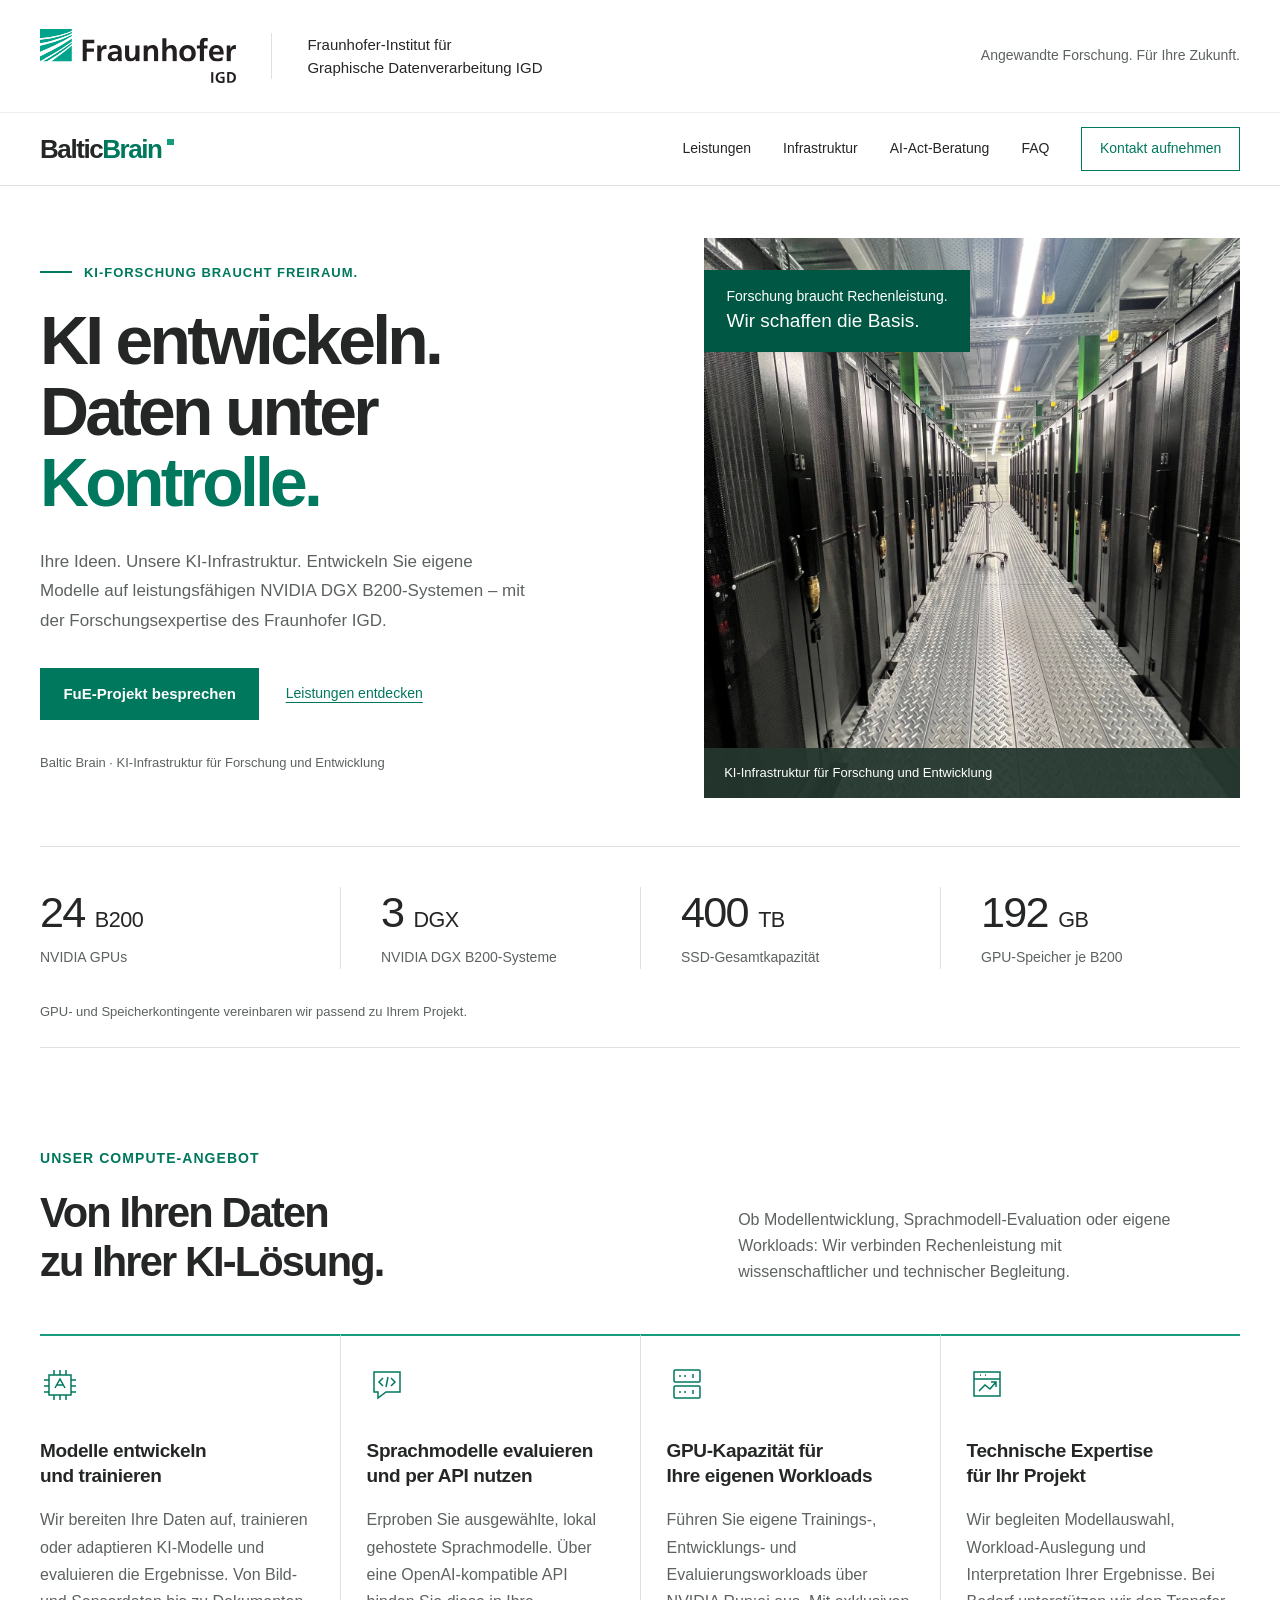
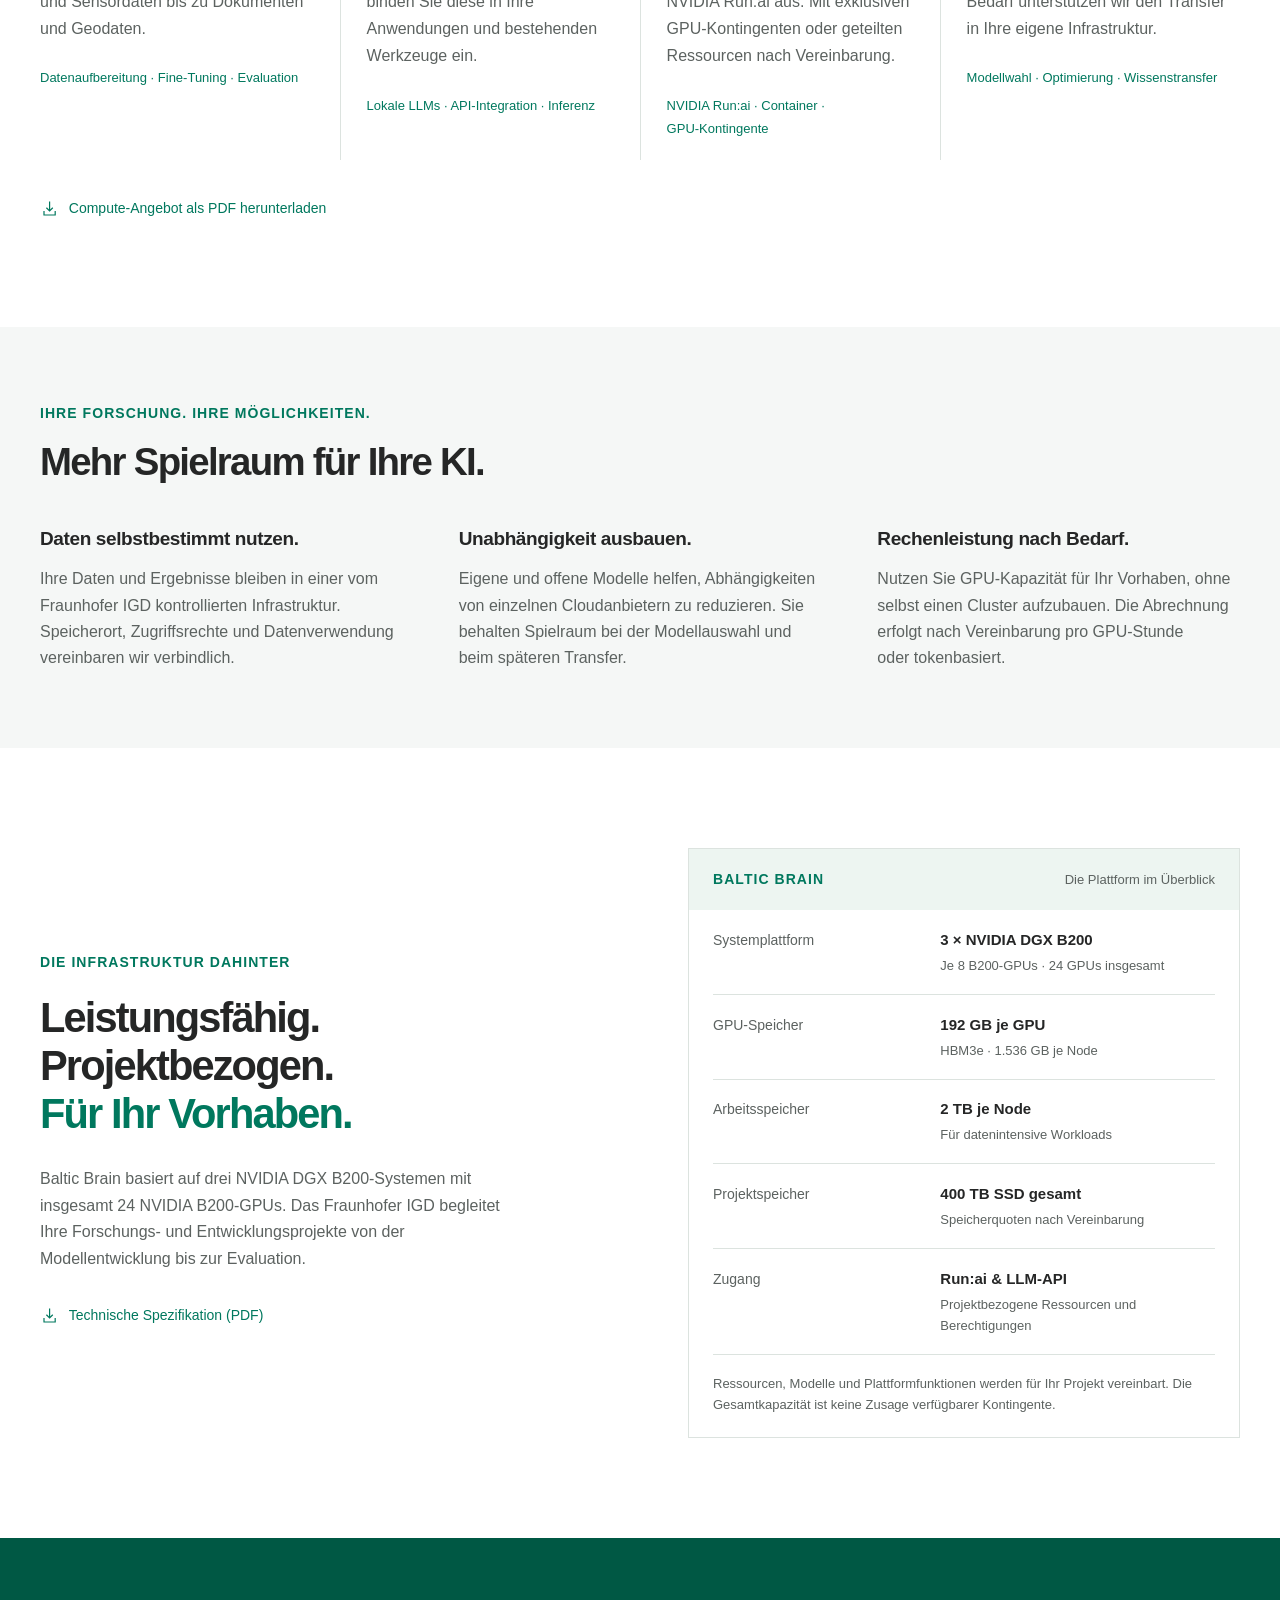
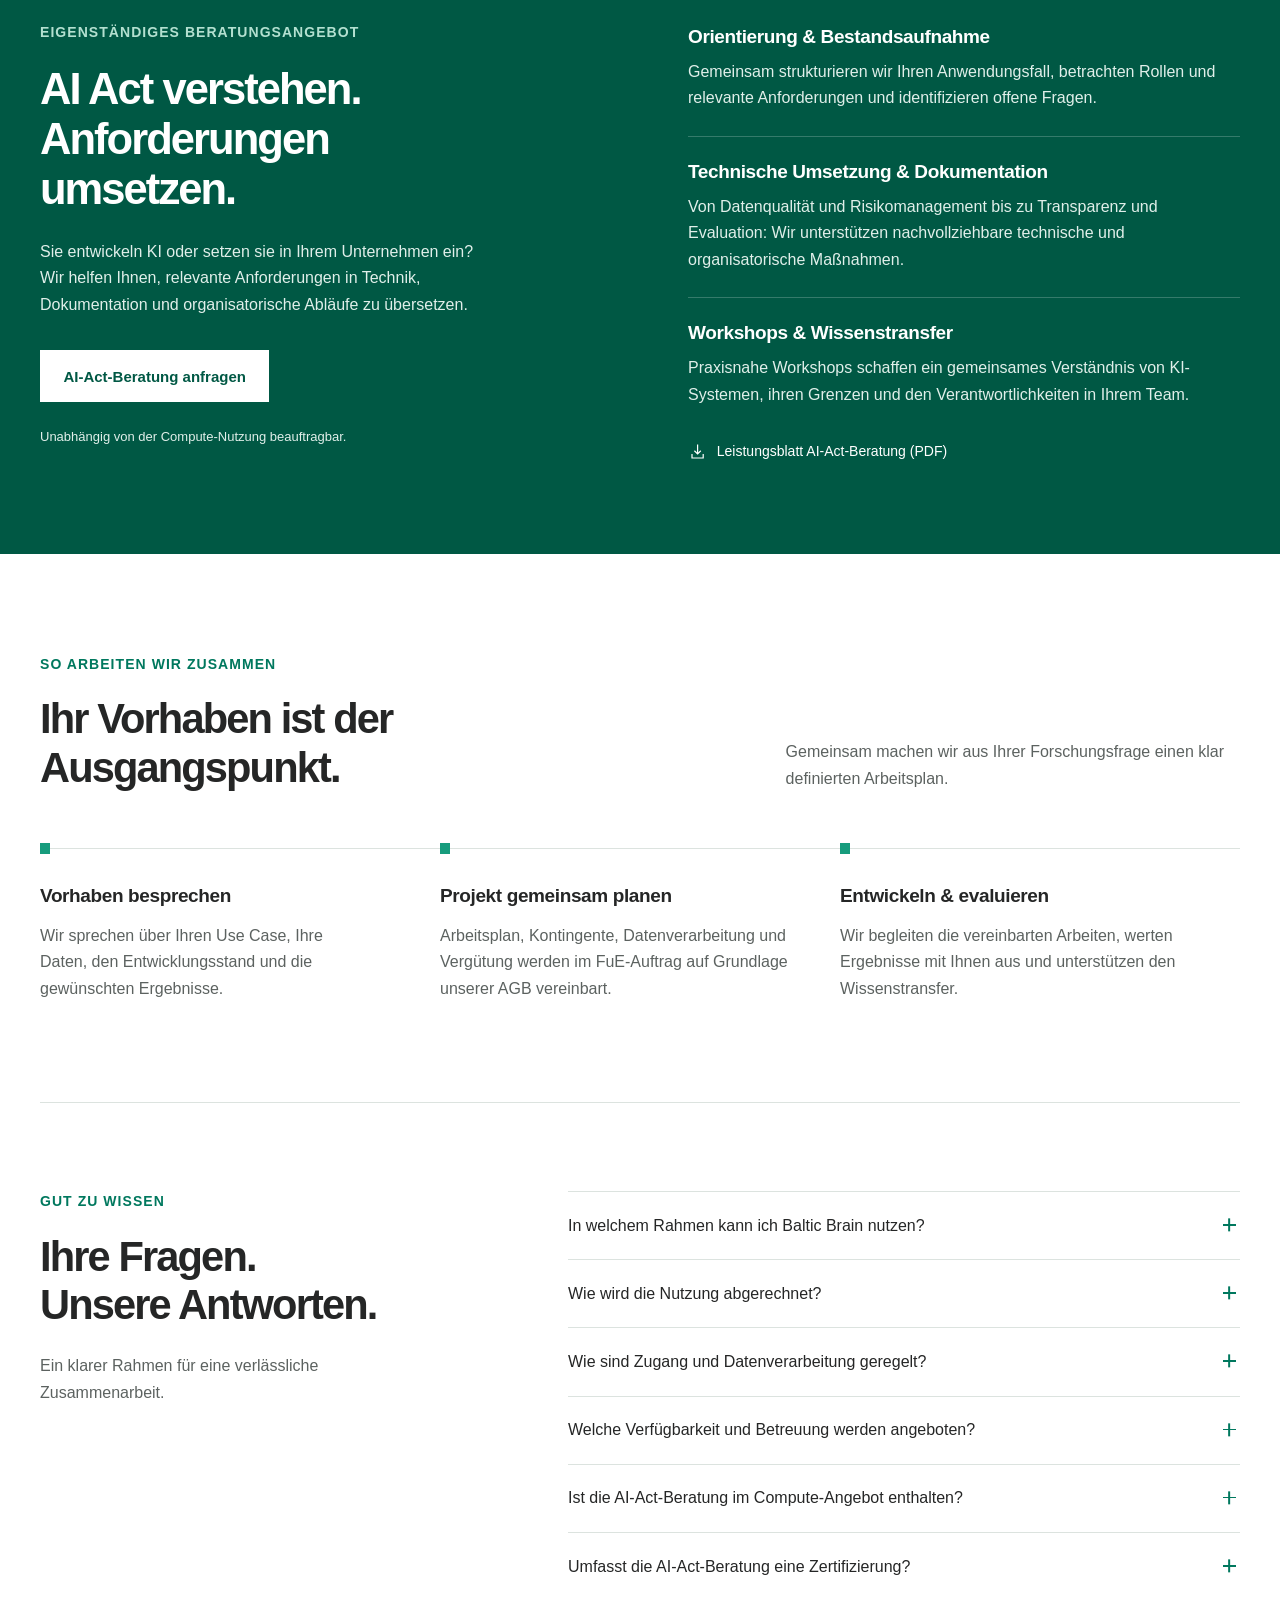
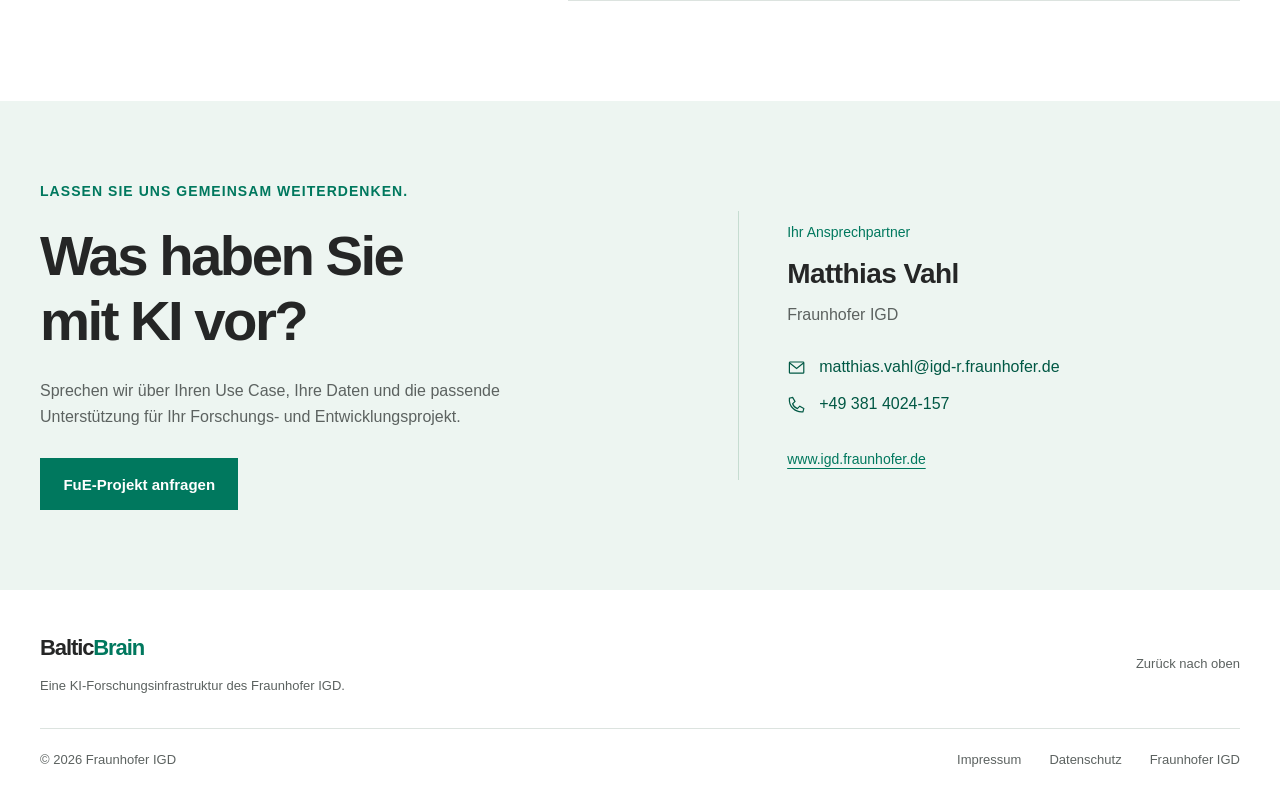
==== commit 29f7949b: "Clarify DGX B200 platform and remove location references" ====
--- a/index.html
+++ b/index.html
@@ -5,7 +5,7 @@
     <meta name="viewport" content="width=device-width, initial-scale=1">
     <meta name="theme-color" content="#179c7d">
     <title>Baltic Brain – KI-Infrastruktur für FuE | Fraunhofer IGD</title>
-    <meta name="description" content="KI entwickeln. Daten unter Kontrolle. Baltic Brain bietet B200-GPUs, Managed Training und eine LLM-API in Deutschland – für Ihr Forschungs- und Entwicklungsprojekt mit dem Fraunhofer IGD.">
+    <meta name="description" content="KI entwickeln. Daten unter Kontrolle. Baltic Brain bietet NVIDIA DGX B200-Systeme, Managed Training und eine LLM-API – für Ihr Forschungs- und Entwicklungsprojekt mit dem Fraunhofer IGD.">
     <link rel="icon" href="assets/images/favicon.svg" type="image/svg+xml">
     <link rel="stylesheet" href="styles.css">
     <script src="script.js" defer></script>
@@ -45,7 +45,7 @@
           <div class="hero-content">
             <p class="eyebrow"><span class="eyebrow-line" aria-hidden="true"></span>KI-Forschung braucht Freiraum.</p>
             <h1 id="hero-title">KI entwickeln.<br>Daten unter<br><span>Kontrolle.</span></h1>
-            <p class="hero-description">Ihre Ideen. Unsere KI-Infrastruktur. Entwickeln Sie eigene Modelle und nutzen Sie leistungsfähige GPUs in Deutschland – mit der Forschungsexpertise des Fraunhofer IGD.</p>
+            <p class="hero-description">Ihre Ideen. Unsere KI-Infrastruktur. Entwickeln Sie eigene Modelle auf leistungsfähigen NVIDIA DGX B200-Systemen – mit der Forschungsexpertise des Fraunhofer IGD.</p>
             <div class="hero-actions">
               <a class="button button-primary" href="#kontakt">FuE-Projekt besprechen</a>
               <a class="text-link" href="#leistungen">Leistungen entdecken</a>
@@ -53,9 +53,9 @@
             <p class="hero-note">Baltic Brain · KI-Infrastruktur für Forschung und Entwicklung</p>
           </div>
           <figure class="hero-image">
-            <img src="assets/images/green-it-cube.jpg" alt="Blick in einen Gang zwischen den Serverracks im Green IT Cube von GSI/FAIR in Darmstadt" width="1440" height="1920" fetchpriority="high">
+            <img src="assets/images/rechenzentrum.jpg" alt="Blick in einen Gang zwischen den Serverracks eines Rechenzentrums" width="1440" height="1920" fetchpriority="high">
             <div class="image-label" aria-hidden="true"><span>Forschung braucht Rechenleistung.</span><strong>Wir schaffen die Basis.</strong></div>
-            <figcaption><span class="location-icon" aria-hidden="true"></span>Green IT Cube · GSI/FAIR · Darmstadt</figcaption>
+            <figcaption>KI-Infrastruktur für Forschung und Entwicklung</figcaption>
           </figure>
         </div>
       </section>
@@ -63,9 +63,9 @@
       <div class="container facts" aria-label="Die Infrastruktur auf einen Blick">
         <dl class="facts-grid">
           <div><dt>24 <span>B200</span></dt><dd>NVIDIA GPUs</dd></div>
-          <div><dt>3 <span>DGX</span></dt><dd>Compute-Nodes</dd></div>
+          <div><dt>3 <span>DGX</span></dt><dd>NVIDIA DGX B200-Systeme</dd></div>
           <div><dt>400 <span>TB</span></dt><dd>SSD-Gesamtkapazität</dd></div>
-          <div class="fact-location"><dt>Deutschland</dt><dd>Datenverarbeitung in Darmstadt</dd></div>
+          <div><dt>192 <span>GB</span></dt><dd>GPU-Speicher je B200</dd></div>
         </dl>
         <p>GPU- und Speicherkontingente vereinbaren wir passend zu Ihrem Projekt.</p>
       </div>
@@ -122,14 +122,14 @@
         <div class="container infrastructure-grid">
           <div class="infrastructure-intro">
             <p class="eyebrow">Die Infrastruktur dahinter</p>
-            <h2 id="infrastructure-title">Leistungsfähig.<br>In Deutschland.<br><span>Für Ihr Vorhaben.</span></h2>
-            <p>Baltic Brain verbindet drei DGX-B200-Nodes im Green IT Cube von GSI/FAIR in Darmstadt. Das Fraunhofer IGD in Rostock und Darmstadt begleitet die Nutzung für Ihre Forschungs- und Entwicklungsprojekte.</p>
+            <h2 id="infrastructure-title">Leistungsfähig.<br>Projektbezogen.<br><span>Für Ihr Vorhaben.</span></h2>
+            <p>Baltic Brain basiert auf drei NVIDIA DGX B200-Systemen mit insgesamt 24 NVIDIA B200-GPUs. Das Fraunhofer IGD begleitet Ihre Forschungs- und Entwicklungsprojekte von der Modellentwicklung bis zur Evaluation.</p>
             <a class="download-link" href="assets/downloads/baltic-brain-technische-spezifikation.pdf" download><svg viewBox="0 0 24 24" fill="none" stroke="currentColor" stroke-width="1.5" aria-hidden="true"><path d="M12 3v12m-4-4 4 4 4-4M5 15v5h14v-5"/></svg>Technische Spezifikation (PDF)</a>
           </div>
           <div class="platform">
             <div class="platform-heading"><span class="eyebrow">Baltic Brain</span><span>Die Plattform im Überblick</span></div>
             <dl class="platform-specs">
-              <div><dt>GPU-Compute</dt><dd><strong>24 × NVIDIA B200</strong><span>8 GPUs je DGX-Node</span></dd></div>
+              <div><dt>Systemplattform</dt><dd><strong>3 × NVIDIA DGX B200</strong><span>Je 8 B200-GPUs · 24 GPUs insgesamt</span></dd></div>
               <div><dt>GPU-Speicher</dt><dd><strong>192 GB je GPU</strong><span>HBM3e · 1.536 GB je Node</span></dd></div>
               <div><dt>Arbeitsspeicher</dt><dd><strong>2 TB je Node</strong><span>Für datenintensive Workloads</span></dd></div>
               <div><dt>Projektspeicher</dt><dd><strong>400 TB SSD gesamt</strong><span>Speicherquoten nach Vereinbarung</span></dd></div>
@@ -189,7 +189,7 @@
           <address class="contact-person">
             <span class="contact-role">Ihr Ansprechpartner</span>
             <h3>Matthias Vahl</h3>
-            <p>Fraunhofer IGD<br>Standort Rostock</p>
+            <p>Fraunhofer IGD</p>
             <a class="contact-detail" href="mailto:matthias.vahl@igd-r.fraunhofer.de"><svg viewBox="0 0 24 24" fill="none" stroke="currentColor" stroke-width="1.5" aria-hidden="true"><rect x="3" y="5" width="18" height="14" rx="1"/><path d="m3 6 9 7 9-7"/></svg><span>matthias.vahl@igd-r.fraunhofer.de</span></a>
             <a class="contact-detail" href="tel:+493814024157"><svg viewBox="0 0 24 24" fill="none" stroke="currentColor" stroke-width="1.5" aria-hidden="true"><path d="m7 3 3 5-3 3c1 3 3 5 6 6l3-3 5 3-1 4C10 22 2 14 3 4z"/></svg><span>+49 381 4024-157</span></a>
             <a class="contact-institute" href="https://www.igd.fraunhofer.de/">www.igd.fraunhofer.de</a>
--- a/styles.css
+++ b/styles.css
@@ -63,7 +63,7 @@
 .navigation-links .nav-contact:hover { background: var(--green-dark); color: var(--white); }
 .menu-toggle { display: none; }
 
-/* Intro and the original Green IT Cube photograph. */
+/* Intro and the original data center photograph. */
 .hero { padding-block: 3.25rem 3rem; }
 .hero-grid { display: grid; grid-template-columns: 1.12fr 1fr; align-items: center; gap: 4rem; }
 .hero-content { padding-block: 1.5rem; }
@@ -83,17 +83,14 @@
 .image-label { position: absolute; top: 2rem; left: 0; max-width: calc(100% - 2rem); padding: 1rem 1.4rem; color: var(--white); background: var(--green-deep); font-size: .875rem; line-height: 1.5; }
 .image-label strong { display: block; font-size: 1.1875rem; font-weight: 500; }
 .hero-image figcaption { position: absolute; bottom: 0; left: 0; right: 0; display: flex; align-items: center; gap: .6rem; padding: .9rem 1.25rem; color: var(--white); background: #24372fee; font-size: .8125rem; }
-.location-icon { width: .6rem; height: .75rem; border: 1.5px solid currentColor; border-radius: 50% 50% 50% 0; transform: rotate(-45deg); margin-right: .2rem; }
-.location-icon::after { content: ""; display: block; width: 2px; height: 2px; border-radius: 50%; background: currentColor; margin: 2px auto; }
 
 .facts { padding: 2.5rem 0 1.5rem; border-top: 1px solid var(--line); border-bottom: 1px solid var(--line); }
-.facts-grid { display: grid; grid-template-columns: 1fr 1fr 1fr 1.18fr; }
+.facts-grid { display: grid; grid-template-columns: repeat(4, minmax(0, 1fr)); }
 .facts-grid > div { padding-inline: 2.5rem 1rem; border-left: 1px solid var(--line); }
 .facts-grid > div:first-child { padding-left: 0; border-left: 0; }
 .facts dt { font-size: 2.7rem; font-weight: 500; line-height: 1.2; letter-spacing: -.04em; }
 .facts dt span { font-size: 1.35rem; letter-spacing: -.025em; }
 .facts dd { margin-top: .45rem; color: var(--muted); font-size: .875rem; }
-.facts .fact-location dt { padding-top: .55rem; font-size: 1.8rem; }
 .facts > p { margin-top: 2rem; color: var(--muted); font-size: .8125rem; }
 
 /* Services use a shared editorial grid rather than independent panels. */
@@ -215,7 +212,6 @@
   .service { padding-inline: 1.1rem; }
   .service h3 { font-size: 1.1rem; }
   .facts-grid > div { padding-left: 1.5rem; }
-  .facts .fact-location dt { font-size: 1.5rem; }
   .contact-person { padding-left: 2rem; }
 }
 
@@ -253,7 +249,6 @@
   .facts dt { font-size: 2.2rem; }
   .facts dt span { font-size: 1.1rem; }
   .facts dd { font-size: .8125rem; }
-  .facts .fact-location dt { font-size: 1.25rem; }
   .facts-grid > div { padding-inline: 1.1rem .75rem; }
   .section { padding-block: 4.5rem; }
   .section-heading { gap: 2.5rem; }
@@ -316,7 +311,6 @@
   .facts-grid > div:nth-child(odd) { border-left: 0; padding-left: 0; }
   .facts dt { font-size: 2.5rem; }
   .facts dt span { font-size: 1.25rem; }
-  .facts .fact-location dt { font-size: 1.55rem; padding-top: .7rem; }
   .facts dd { margin-top: .3rem; font-size: .8125rem; }
   .facts > p { margin-top: 1.5rem; }
   .section { padding-block: 3.75rem; }
@@ -369,7 +363,6 @@
   .service-grid { grid-template-columns: 1fr; }
   .service h3 { font-size: 1.25rem; }
   .service > p { font-size: 1rem; }
-  .facts .fact-location dt { font-size: 1.35rem; }
 }
 
 @media (prefers-reduced-motion: reduce) {
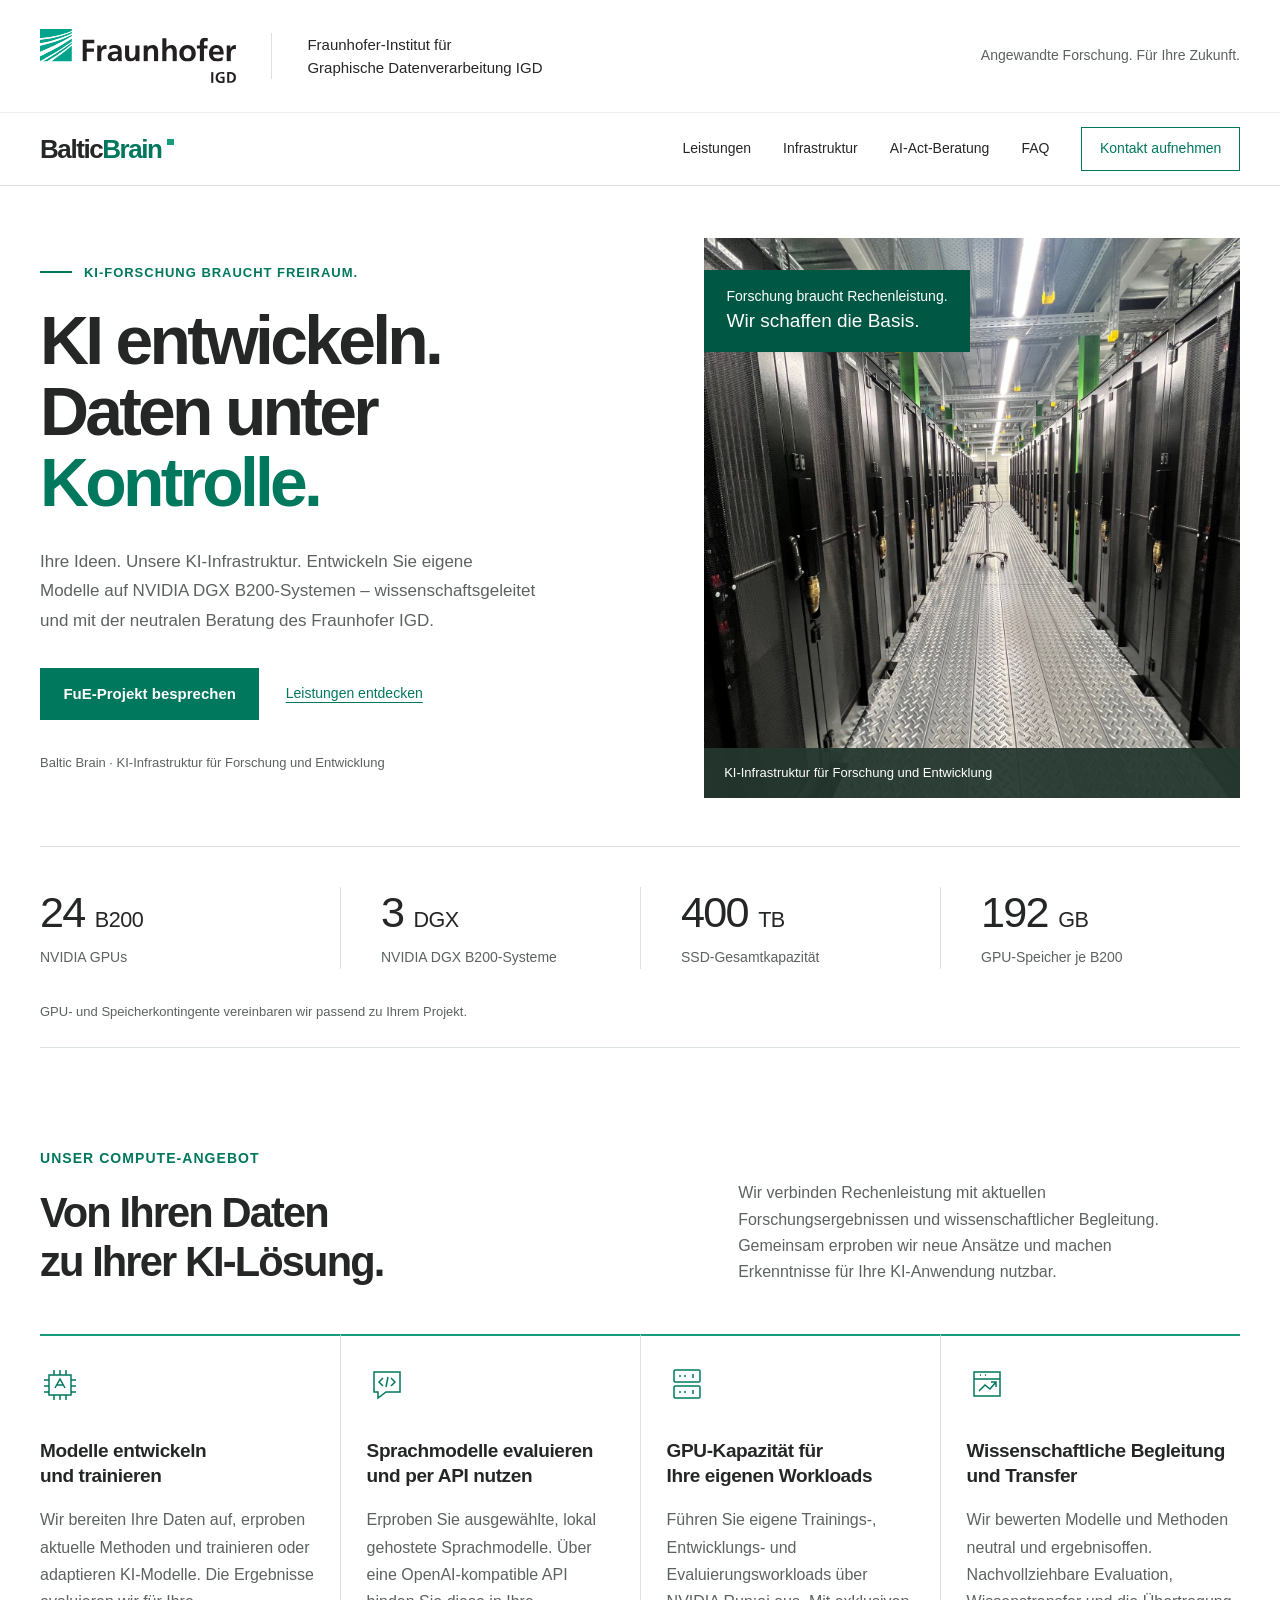
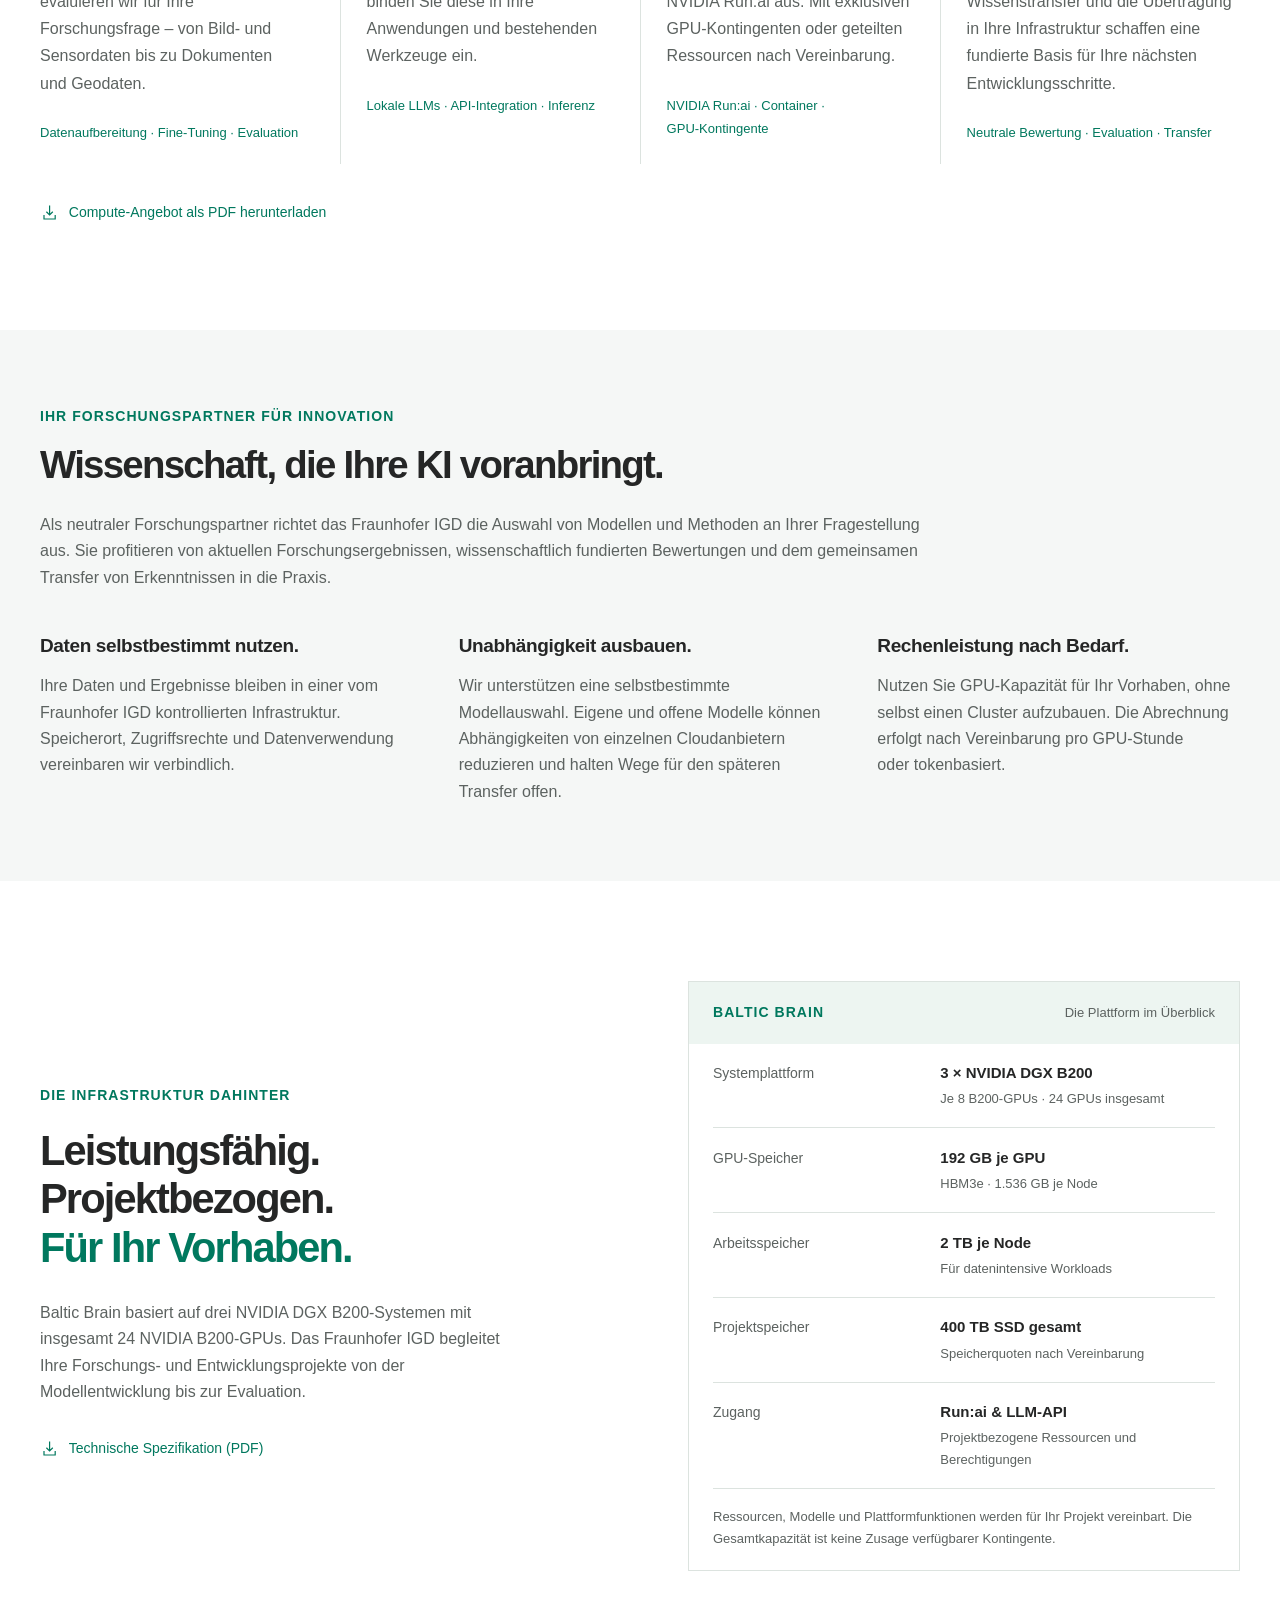
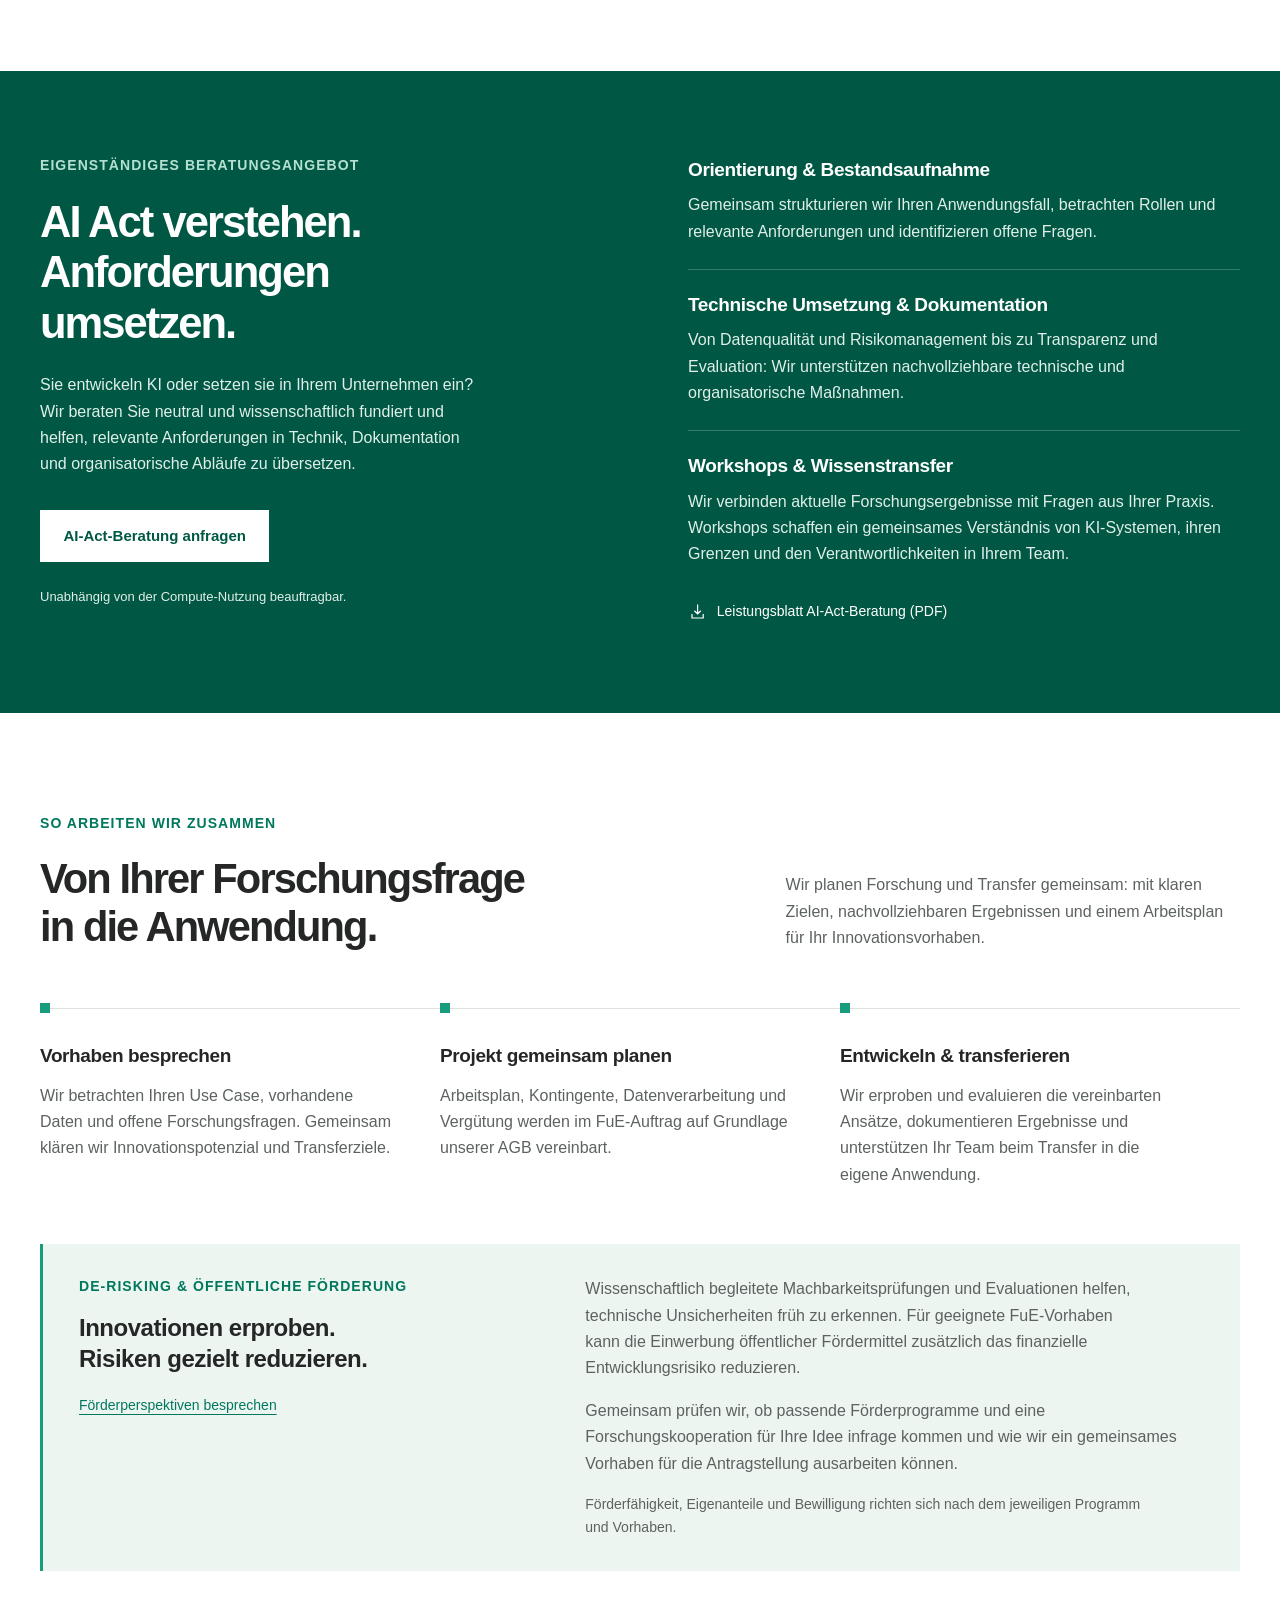
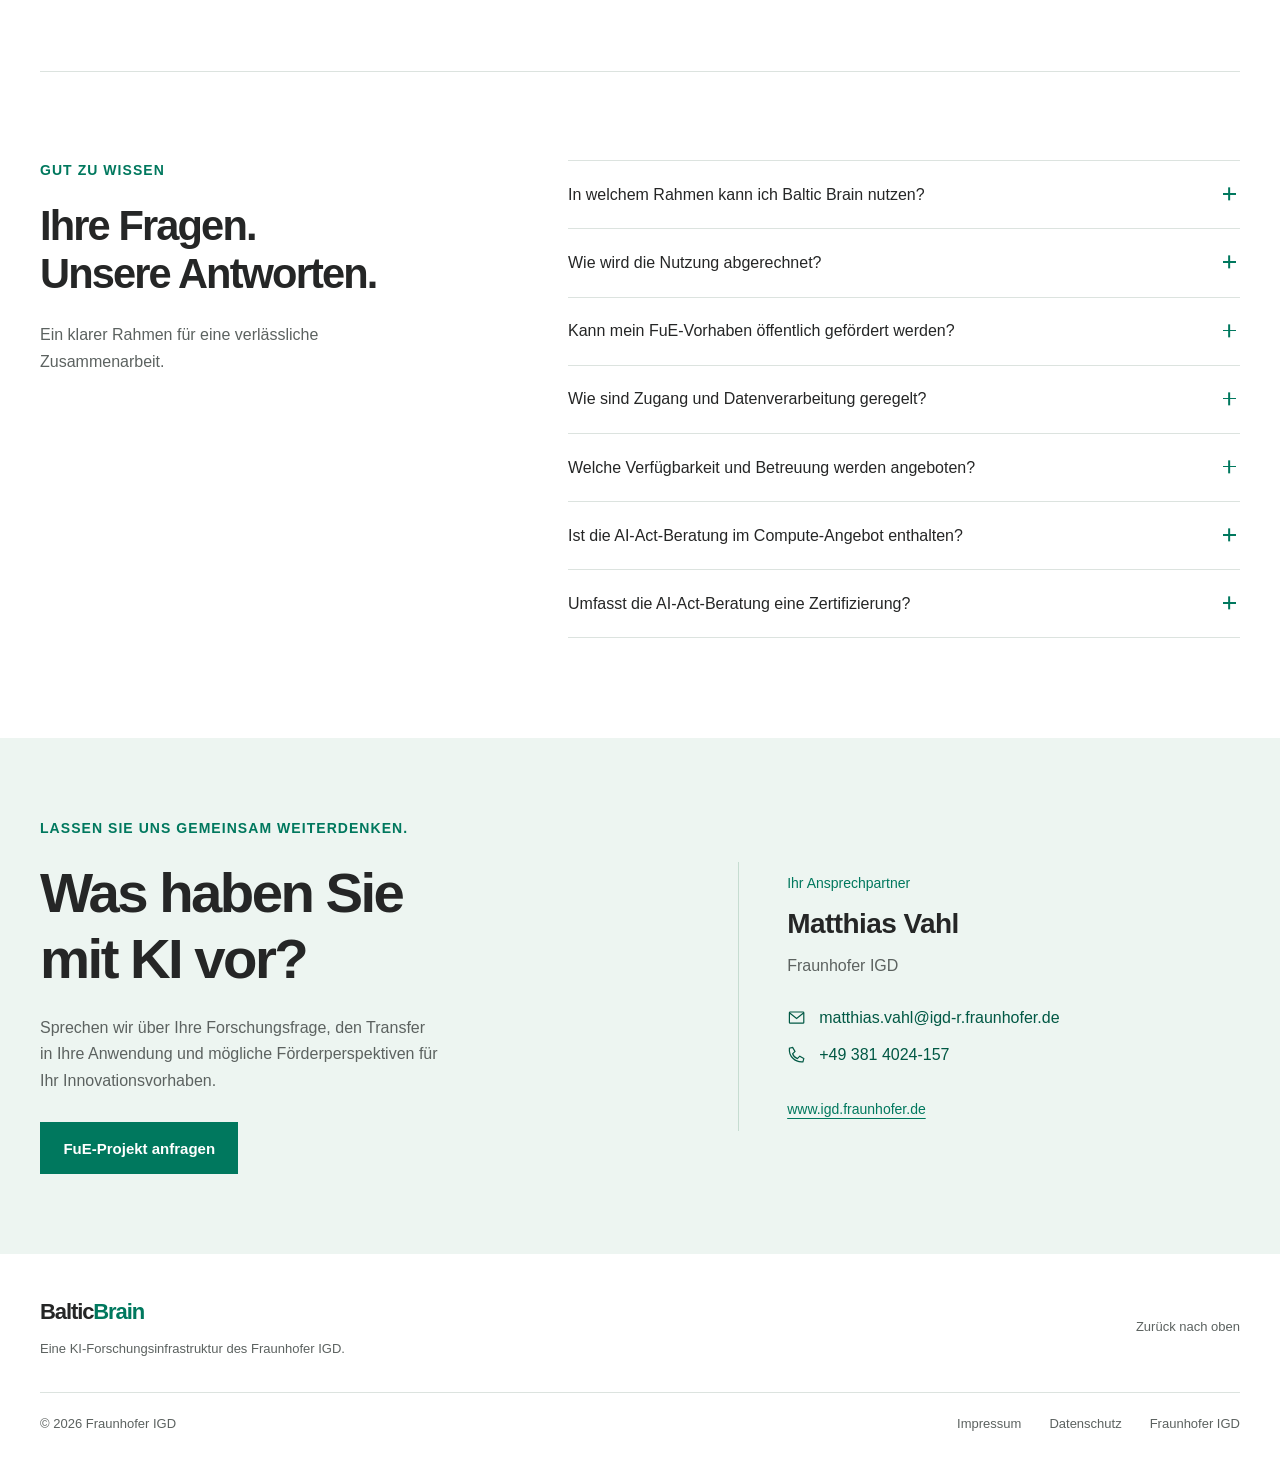
==== commit a75dd885: "Emphasize scientific innovation, neutrality and funding opportunities" ====
--- a/index.html
+++ b/index.html
@@ -5,7 +5,7 @@
     <meta name="viewport" content="width=device-width, initial-scale=1">
     <meta name="theme-color" content="#179c7d">
     <title>Baltic Brain – KI-Infrastruktur für FuE | Fraunhofer IGD</title>
-    <meta name="description" content="KI entwickeln. Daten unter Kontrolle. Baltic Brain bietet NVIDIA DGX B200-Systeme, Managed Training und eine LLM-API – für Ihr Forschungs- und Entwicklungsprojekt mit dem Fraunhofer IGD.">
+    <meta name="description" content="KI-Innovationen mit dem Fraunhofer IGD: neutrale Beratung, wissenschaftsgeleitete Entwicklung und Transfer auf NVIDIA DGX B200-Systemen. Gemeinsam Förderchancen für Ihr FuE-Vorhaben prüfen.">
     <link rel="icon" href="assets/images/favicon.svg" type="image/svg+xml">
     <link rel="stylesheet" href="styles.css">
     <script src="script.js" defer></script>
@@ -45,7 +45,7 @@
           <div class="hero-content">
             <p class="eyebrow"><span class="eyebrow-line" aria-hidden="true"></span>KI-Forschung braucht Freiraum.</p>
             <h1 id="hero-title">KI entwickeln.<br>Daten unter<br><span>Kontrolle.</span></h1>
-            <p class="hero-description">Ihre Ideen. Unsere KI-Infrastruktur. Entwickeln Sie eigene Modelle auf leistungsfähigen NVIDIA DGX B200-Systemen – mit der Forschungsexpertise des Fraunhofer IGD.</p>
+            <p class="hero-description">Ihre Ideen. Unsere KI-Infrastruktur. Entwickeln Sie eigene Modelle auf NVIDIA DGX B200-Systemen – wissenschaftsgeleitet und mit der neutralen Beratung des Fraunhofer IGD.</p>
             <div class="hero-actions">
               <a class="button button-primary" href="#kontakt">FuE-Projekt besprechen</a>
               <a class="text-link" href="#leistungen">Leistungen entdecken</a>
@@ -74,13 +74,13 @@
         <div class="container">
           <div class="section-heading">
             <div><p class="eyebrow">Unser Compute-Angebot</p><h2 id="services-title">Von Ihren Daten<br>zu Ihrer KI-Lösung.</h2></div>
-            <p>Ob Modellentwicklung, Sprachmodell-Evaluation oder eigene Workloads: Wir verbinden Rechenleistung mit wissenschaftlicher und technischer Begleitung.</p>
+            <p>Wir verbinden Rechenleistung mit aktuellen Forschungsergebnissen und wissenschaftlicher Begleitung. Gemeinsam erproben wir neue Ansätze und machen Erkenntnisse für Ihre KI-Anwendung nutzbar.</p>
           </div>
           <div class="service-grid">
             <article class="service">
               <svg class="service-icon" viewBox="0 0 40 40" fill="none" stroke="currentColor" stroke-width="1.5" aria-hidden="true"><path d="M9 11h22v20H9zM14 6v5m6-5v5m6-5v5M14 31v5m6-5v5m6-5v5M4 16h5m-5 6h5m-5 6h5m22-12h5m-5 6h5m-5 6h5"/><path d="m15 24 5-9 5 9m-8-3h6"/></svg>
               <h3>Modelle entwickeln<br>und trainieren</h3>
-              <p>Wir bereiten Ihre Daten auf, trainieren oder adaptieren KI-Modelle und evaluieren die Ergebnisse. Von Bild- und Sensordaten bis zu Dokumenten und Geodaten.</p>
+              <p>Wir bereiten Ihre Daten auf, erproben aktuelle Methoden und trainieren oder adaptieren KI-Modelle. Die Ergebnisse evaluieren wir für Ihre Forschungsfrage – von Bild- und Sensordaten bis zu Dokumenten und Geodaten.</p>
               <p class="service-keywords">Datenaufbereitung · Fine-Tuning · Evaluation</p>
             </article>
             <article class="service">
@@ -97,9 +97,9 @@
             </article>
             <article class="service">
               <svg class="service-icon" viewBox="0 0 40 40" fill="none" stroke="currentColor" stroke-width="1.5" aria-hidden="true"><path d="M7 32V8h26v24H7Zm0-17h26M13 11h1m4 0h1"/><path d="m12 27 6-6 5 4 6-7m-5 0h5v5"/></svg>
-              <h3>Technische Expertise<br>für Ihr Projekt</h3>
-              <p>Wir begleiten Modellauswahl, Workload-Auslegung und Interpretation Ihrer Ergebnisse. Bei Bedarf unterstützen wir den Transfer in Ihre eigene Infrastruktur.</p>
-              <p class="service-keywords">Modellwahl · Optimierung · Wissenstransfer</p>
+              <h3>Wissenschaftliche Begleitung<br>und Transfer</h3>
+              <p>Wir bewerten Modelle und Methoden neutral und ergebnisoffen. Nachvollziehbare Evaluation, Wissenstransfer und die Übertragung in Ihre Infrastruktur schaffen eine fundierte Basis für Ihre nächsten Entwicklungsschritte.</p>
+              <p class="service-keywords">Neutrale Bewertung · Evaluation · Transfer</p>
             </article>
           </div>
           <a class="download-link" href="assets/downloads/baltic-brain-compute.pdf" download><svg viewBox="0 0 24 24" fill="none" stroke="currentColor" stroke-width="1.5" aria-hidden="true"><path d="M12 3v12m-4-4 4 4 4-4M5 15v5h14v-5"/></svg>Compute-Angebot als PDF herunterladen</a>
@@ -108,11 +108,12 @@
 
       <section class="benefits-band" aria-labelledby="benefits-title">
         <div class="container">
-          <p class="eyebrow">Ihre Forschung. Ihre Möglichkeiten.</p>
-          <h2 id="benefits-title">Mehr Spielraum für Ihre KI.</h2>
+          <p class="eyebrow">Ihr Forschungspartner für Innovation</p>
+          <h2 id="benefits-title">Wissenschaft, die Ihre KI voranbringt.</h2>
+          <p class="benefits-intro">Als neutraler Forschungspartner richtet das Fraunhofer IGD die Auswahl von Modellen und Methoden an Ihrer Fragestellung aus. Sie profitieren von aktuellen Forschungsergebnissen, wissenschaftlich fundierten Bewertungen und dem gemeinsamen Transfer von Erkenntnissen in die Praxis.</p>
           <div class="benefits-grid">
             <article><h3>Daten selbstbestimmt nutzen.</h3><p>Ihre Daten und Ergebnisse bleiben in einer vom Fraunhofer IGD kontrollierten Infrastruktur. Speicherort, Zugriffsrechte und Datenverwendung vereinbaren wir verbindlich.</p></article>
-            <article><h3>Unabhängigkeit ausbauen.</h3><p>Eigene und offene Modelle helfen, Abhängigkeiten von einzelnen Cloudanbietern zu reduzieren. Sie behalten Spielraum bei der Modellauswahl und beim späteren Transfer.</p></article>
+            <article><h3>Unabhängigkeit ausbauen.</h3><p>Wir unterstützen eine selbstbestimmte Modellauswahl. Eigene und offene Modelle können Abhängigkeiten von einzelnen Cloudanbietern reduzieren und halten Wege für den späteren Transfer offen.</p></article>
             <article><h3>Rechenleistung nach Bedarf.</h3><p>Nutzen Sie GPU-Kapazität für Ihr Vorhaben, ohne selbst einen Cluster aufzubauen. Die Abrechnung erfolgt nach Vereinbarung pro GPU-Stunde oder tokenbasiert.</p></article>
           </div>
         </div>
@@ -145,14 +146,14 @@
           <div class="consulting-intro">
             <p class="eyebrow">Eigenständiges Beratungsangebot</p>
             <h2 id="consulting-title">AI Act verstehen.<br>Anforderungen<br>umsetzen.</h2>
-            <p>Sie entwickeln KI oder setzen sie in Ihrem Unternehmen ein? Wir helfen Ihnen, relevante Anforderungen in Technik, Dokumentation und organisatorische Abläufe zu übersetzen.</p>
+            <p>Sie entwickeln KI oder setzen sie in Ihrem Unternehmen ein? Wir beraten Sie neutral und wissenschaftlich fundiert und helfen, relevante Anforderungen in Technik, Dokumentation und organisatorische Abläufe zu übersetzen.</p>
             <a class="button button-white" href="mailto:matthias.vahl@igd-r.fraunhofer.de?subject=Anfrage%20zur%20AI-Act-Beratung">AI-Act-Beratung anfragen</a>
             <p class="consulting-note">Unabhängig von der Compute-Nutzung beauftragbar.</p>
           </div>
           <div class="consulting-services">
             <article><h3>Orientierung &amp; Bestandsaufnahme</h3><p>Gemeinsam strukturieren wir Ihren Anwendungsfall, betrachten Rollen und relevante Anforderungen und identifizieren offene Fragen.</p></article>
             <article><h3>Technische Umsetzung &amp; Dokumentation</h3><p>Von Datenqualität und Risikomanagement bis zu Transparenz und Evaluation: Wir unterstützen nachvollziehbare technische und organisatorische Maßnahmen.</p></article>
-            <article><h3>Workshops &amp; Wissenstransfer</h3><p>Praxisnahe Workshops schaffen ein gemeinsames Verständnis von KI-Systemen, ihren Grenzen und den Verantwortlichkeiten in Ihrem Team.</p></article>
+            <article><h3>Workshops &amp; Wissenstransfer</h3><p>Wir verbinden aktuelle Forschungsergebnisse mit Fragen aus Ihrer Praxis. Workshops schaffen ein gemeinsames Verständnis von KI-Systemen, ihren Grenzen und den Verantwortlichkeiten in Ihrem Team.</p></article>
             <a class="download-link" href="assets/downloads/ai-act-beratung.pdf" download><svg viewBox="0 0 24 24" fill="none" stroke="currentColor" stroke-width="1.5" aria-hidden="true"><path d="M12 3v12m-4-4 4 4 4-4M5 15v5h14v-5"/></svg>Leistungsblatt AI-Act-Beratung (PDF)</a>
           </div>
         </div>
@@ -160,12 +161,16 @@
 
       <section class="section collaboration" aria-labelledby="collaboration-title">
         <div class="container">
-          <div class="section-heading"><div><p class="eyebrow">So arbeiten wir zusammen</p><h2 id="collaboration-title">Ihr Vorhaben ist der Ausgangspunkt.</h2></div><p>Gemeinsam machen wir aus Ihrer Forschungsfrage einen klar definierten Arbeitsplan.</p></div>
+          <div class="section-heading"><div><p class="eyebrow">So arbeiten wir zusammen</p><h2 id="collaboration-title">Von Ihrer Forschungsfrage<br>in die Anwendung.</h2></div><p>Wir planen Forschung und Transfer gemeinsam: mit klaren Zielen, nachvollziehbaren Ergebnissen und einem Arbeitsplan für Ihr Innovationsvorhaben.</p></div>
           <ol class="steps">
-            <li><span class="step-marker" aria-hidden="true"></span><h3>Vorhaben besprechen</h3><p>Wir sprechen über Ihren Use Case, Ihre Daten, den Entwicklungsstand und die gewünschten Ergebnisse.</p></li>
+            <li><span class="step-marker" aria-hidden="true"></span><h3>Vorhaben besprechen</h3><p>Wir betrachten Ihren Use Case, vorhandene Daten und offene Forschungsfragen. Gemeinsam klären wir Innovationspotenzial und Transferziele.</p></li>
             <li><span class="step-marker" aria-hidden="true"></span><h3>Projekt gemeinsam planen</h3><p>Arbeitsplan, Kontingente, Datenverarbeitung und Vergütung werden im FuE-Auftrag auf Grundlage unserer AGB vereinbart.</p></li>
-            <li><span class="step-marker" aria-hidden="true"></span><h3>Entwickeln &amp; evaluieren</h3><p>Wir begleiten die vereinbarten Arbeiten, werten Ergebnisse mit Ihnen aus und unterstützen den Wissenstransfer.</p></li>
+            <li><span class="step-marker" aria-hidden="true"></span><h3>Entwickeln &amp; transferieren</h3><p>Wir erproben und evaluieren die vereinbarten Ansätze, dokumentieren Ergebnisse und unterstützen Ihr Team beim Transfer in die eigene Anwendung.</p></li>
           </ol>
+          <aside class="funding" aria-labelledby="funding-title">
+            <div class="funding-heading"><p class="eyebrow">De-Risking &amp; öffentliche Förderung</p><h3 id="funding-title">Innovationen erproben.<br>Risiken gezielt reduzieren.</h3><a class="text-link" href="mailto:matthias.vahl@igd-r.fraunhofer.de?subject=F%C3%B6rderperspektiven%20f%C3%BCr%20ein%20KI-FuE-Vorhaben">Förderperspektiven besprechen</a></div>
+            <div class="funding-description"><p>Wissenschaftlich begleitete Machbarkeitsprüfungen und Evaluationen helfen, technische Unsicherheiten früh zu erkennen. Für geeignete FuE-Vorhaben kann die Einwerbung öffentlicher Fördermittel zusätzlich das finanzielle Entwicklungsrisiko reduzieren.</p><p>Gemeinsam prüfen wir, ob passende Förderprogramme und eine Forschungskooperation für Ihre Idee infrage kommen und wie wir ein gemeinsames Vorhaben für die Antragstellung ausarbeiten können.</p><p class="funding-note">Förderfähigkeit, Eigenanteile und Bewilligung richten sich nach dem jeweiligen Programm und Vorhaben.</p></div>
+          </aside>
         </div>
       </section>
 
@@ -175,6 +180,7 @@
           <div class="faq-items">
             <details><summary>In welchem Rahmen kann ich Baltic Brain nutzen?</summary><div class="faq-answer"><p>Alle Leistungen werden ausschließlich in einem vertraglich definierten Forschungs- und Entwicklungsauftrag auf Grundlage unserer AGB erbracht. API- und GPU-Nutzung müssen einen wesentlichen Beitrag zum FuE-Vorhaben leisten. Baltic Brain ist kein eigenständiges Cloud-, Hosting- oder Vermietungsangebot.</p></div></details>
             <details><summary>Wie wird die Nutzung abgerechnet?</summary><div class="faq-answer"><p>Je nach vereinbarter Leistung pro GPU-Stunde oder tokenbasiert. Preise, Kontingente, Speicher und Betreuungsumfang werden im FuE-Auftrag festgelegt. Bei tokenbasierter Abrechnung vereinbaren wir die Zählweise und die Preise für Input- und Output-Token sowie gegebenenfalls Cache-Token.</p></div></details>
+            <details><summary>Kann mein FuE-Vorhaben öffentlich gefördert werden?</summary><div class="faq-answer"><p>Für geeignete Innovationsvorhaben kann eine öffentliche Projektförderung infrage kommen. Gemeinsam betrachten wir Forschungsfrage, Innovationsgehalt und mögliche Förderprogramme und stimmen eine Zusammenarbeit bei der Antragstellung ab. Förderfähigkeit, Eigenanteile und die Förderentscheidung hängen vom jeweiligen Programm und Vorhaben ab. Eine Förderung der Compute-Nutzung ist damit nicht automatisch verbunden; Leistungen und Finanzierung werden projektbezogen vereinbart.</p></div></details>
             <details><summary>Wie sind Zugang und Datenverarbeitung geregelt?</summary><div class="faq-answer"><p>Externer Zugriff wird erst nach Freigabe eines verbindlichen Sicherheits- und Zugriffsmodells durch Datenschutz und IT-Sicherheit bereitgestellt. Darin werden Nutzerkonten, Authentisierung, Rollen, Mandantentrennung, Datenablagen und Protokollierung geregelt. Auch Datenrückgabe, Löschung und die erforderlichen technischen und organisatorischen Maßnahmen vereinbaren wir vor Projektbeginn.</p></div></details>
             <details><summary>Welche Verfügbarkeit und Betreuung werden angeboten?</summary><div class="faq-answer"><p>Verfügbarkeit, Reaktionszeiten, Wartungsfenster, Backup- und Supportumfang werden projektbezogen vereinbart. Ein hochverfügbares kommerzielles Service-Level und Bare-Metal-Zugriff werden nicht angeboten. Die technische Betreuung Ihrer Modelle und Workloads richtet sich nach dem vereinbarten Arbeitsplan.</p></div></details>
             <details><summary>Ist die AI-Act-Beratung im Compute-Angebot enthalten?</summary><div class="faq-answer"><p>Die AI-Act-Beratung ist ein eigenständiges Angebot. Sie wird unabhängig von der Compute-Nutzung gesondert beauftragt und ist auch ohne Baltic Brain nutzbar. Ein GPU- oder Token-Tarif umfasst keine AI-Act-Beratung. Die technische Workload-Beratung gehört zum vereinbarten Compute-Leistungsumfang.</p></div></details>
@@ -185,7 +191,7 @@
 
       <section class="contact" id="kontakt" aria-labelledby="contact-title">
         <div class="container contact-grid">
-          <div><p class="eyebrow">Lassen Sie uns gemeinsam weiterdenken.</p><h2 id="contact-title">Was haben Sie<br>mit KI vor?</h2><p>Sprechen wir über Ihren Use Case, Ihre Daten und die passende Unterstützung für Ihr Forschungs- und Entwicklungsprojekt.</p><a class="button button-primary" href="mailto:matthias.vahl@igd-r.fraunhofer.de?subject=Projektanfrage%20Baltic%20Brain">FuE-Projekt anfragen</a></div>
+          <div><p class="eyebrow">Lassen Sie uns gemeinsam weiterdenken.</p><h2 id="contact-title">Was haben Sie<br>mit KI vor?</h2><p>Sprechen wir über Ihre Forschungsfrage, den Transfer in Ihre Anwendung und mögliche Förderperspektiven für Ihr Innovationsvorhaben.</p><a class="button button-primary" href="mailto:matthias.vahl@igd-r.fraunhofer.de?subject=Projektanfrage%20Baltic%20Brain">FuE-Projekt anfragen</a></div>
           <address class="contact-person">
             <span class="contact-role">Ihr Ansprechpartner</span>
             <h3>Matthias Vahl</h3>
--- a/styles.css
+++ b/styles.css
@@ -111,6 +111,7 @@
 .benefits-band { padding-block: 4.75rem; background: var(--soft); }
 .benefits-band .eyebrow { margin-bottom: 1rem; }
 .benefits-band h2 { font-size: clamp(2rem, 3vw, 2.5rem); }
+.benefits-intro { max-width: 57rem; margin-top: 1.5rem; color: var(--muted); }
 .benefits-grid { display: grid; grid-template-columns: repeat(3, minmax(0, 1fr)); gap: 3.5rem; margin-top: 2.75rem; }
 .benefits-grid h3 { font-size: 1.1875rem; }
 .benefits-grid p { margin-top: 1rem; color: var(--muted); }
@@ -155,6 +156,13 @@
 .step-marker { position: absolute; top: -.36rem; left: 0; width: .65rem; height: .65rem; background: var(--green); }
 .steps h3 { font-size: 1.1875rem; }
 .steps p { margin-top: 1rem; color: var(--muted); }
+.funding { display: grid; grid-template-columns: 1fr 1.35fr; gap: 3rem; margin-top: 3.5rem; padding: 2rem 2.25rem; border-left: 3px solid var(--green); background: var(--pale); }
+.funding .eyebrow { margin-bottom: .9rem; font-size: .875rem; }
+.funding h3 { font-size: 1.5rem; line-height: 1.3; }
+.funding .text-link { display: inline-block; margin-top: 1.25rem; }
+.funding-description { color: var(--muted); }
+.funding-description > p + p { margin-top: 1rem; }
+.funding-description .funding-note { font-size: .875rem; }
 
 .faq { padding-top: 0; }
 .faq-grid { display: grid; grid-template-columns: .8fr 1.2fr; gap: 5rem; border-top: 1px solid var(--line); padding-top: 5.5rem; }
@@ -273,6 +281,7 @@
   .consulting-services h3 { font-size: 1.125rem; }
   .collaboration .section-heading { grid-template-columns: 1.4fr 1fr; gap: 2rem; }
   .steps li { padding-right: 1.75rem; }
+  .funding { gap: 2rem; padding-inline: 1.75rem; }
   .faq { padding-top: 0; }
   .faq-grid { gap: 2rem; padding-top: 4rem; }
   .contact-grid { gap: 2.5rem; }
@@ -338,6 +347,7 @@
   .steps li:last-child { padding-bottom: 0; }
   .step-marker { top: .25rem; left: -.36rem; }
   .steps p { margin-top: .65rem; }
+  .funding { grid-template-columns: 1fr; gap: 1.5rem; margin-top: 2.5rem; padding: 1.5rem; }
   .faq { padding-top: 0; }
   .faq-grid { grid-template-columns: 1fr; gap: 2rem; padding-top: 3.5rem; }
   .faq-intro > p:last-child { max-width: 30rem; margin-top: 1rem; }
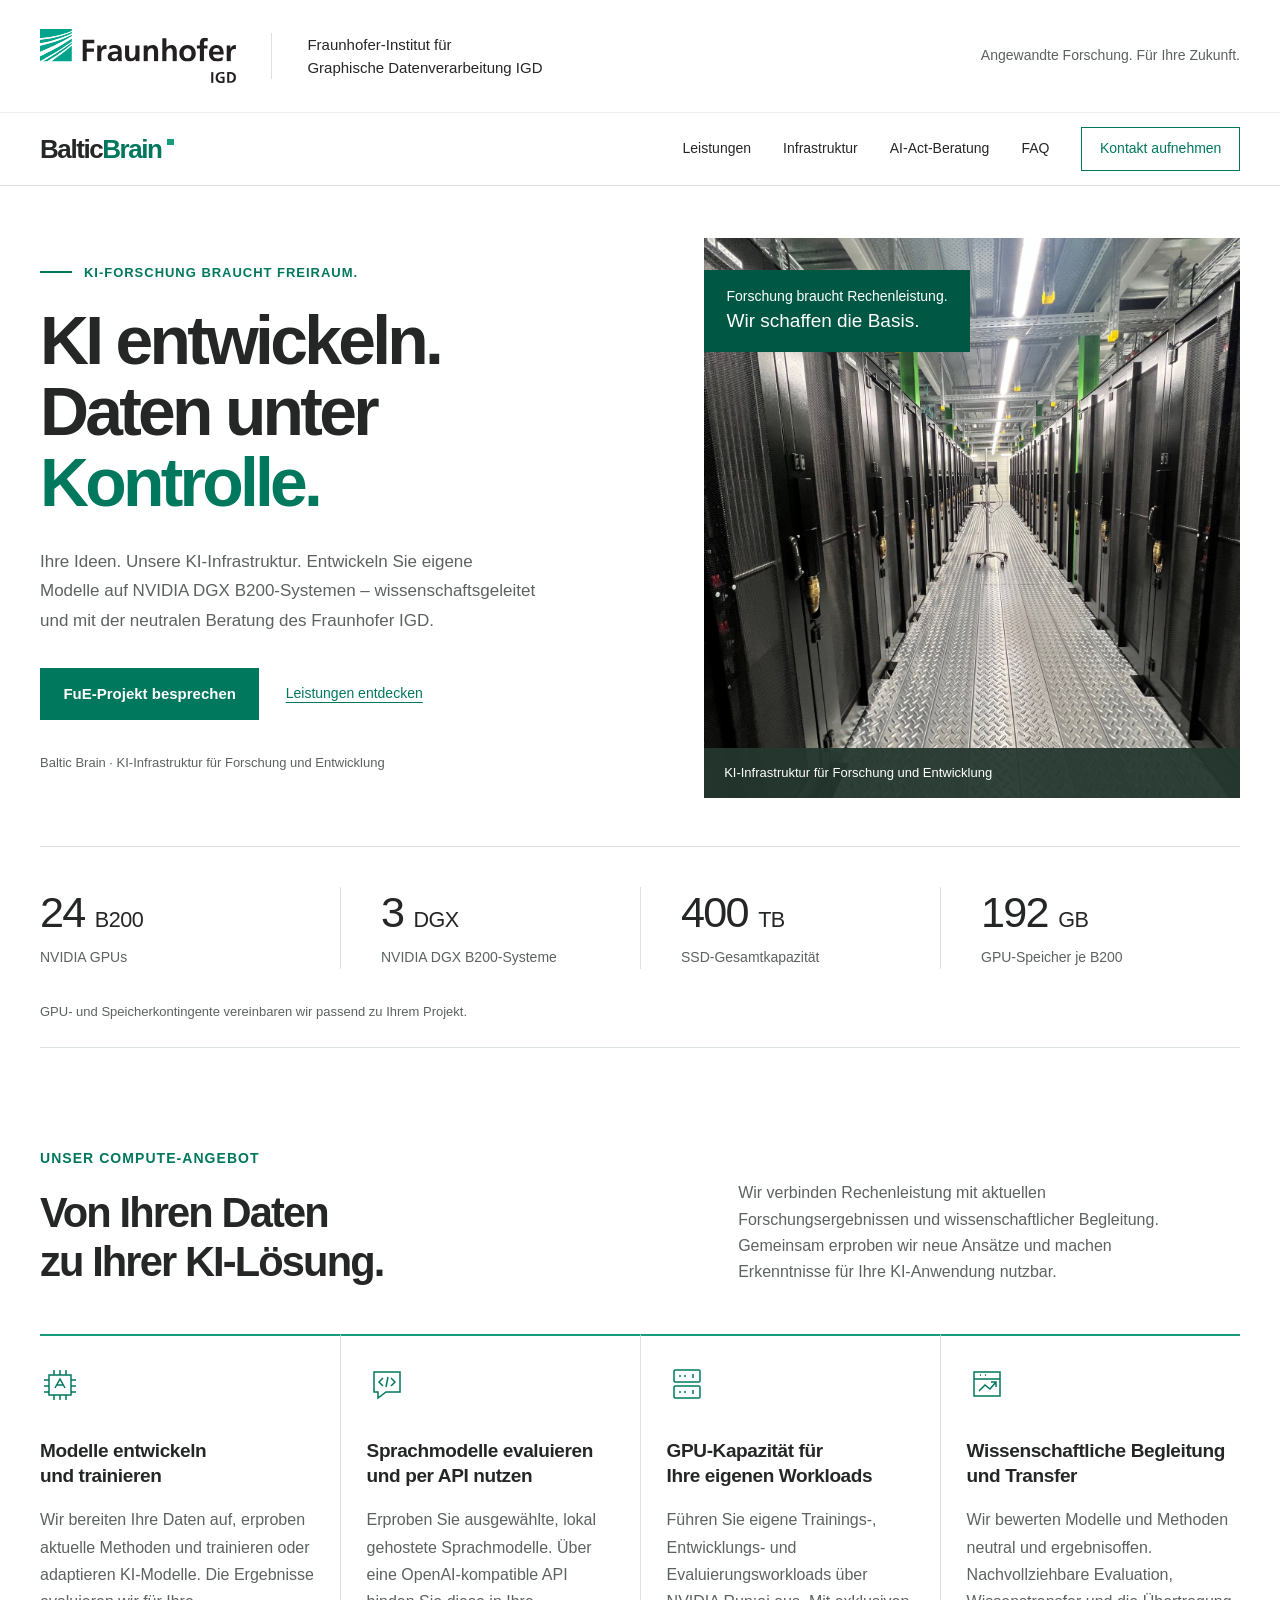
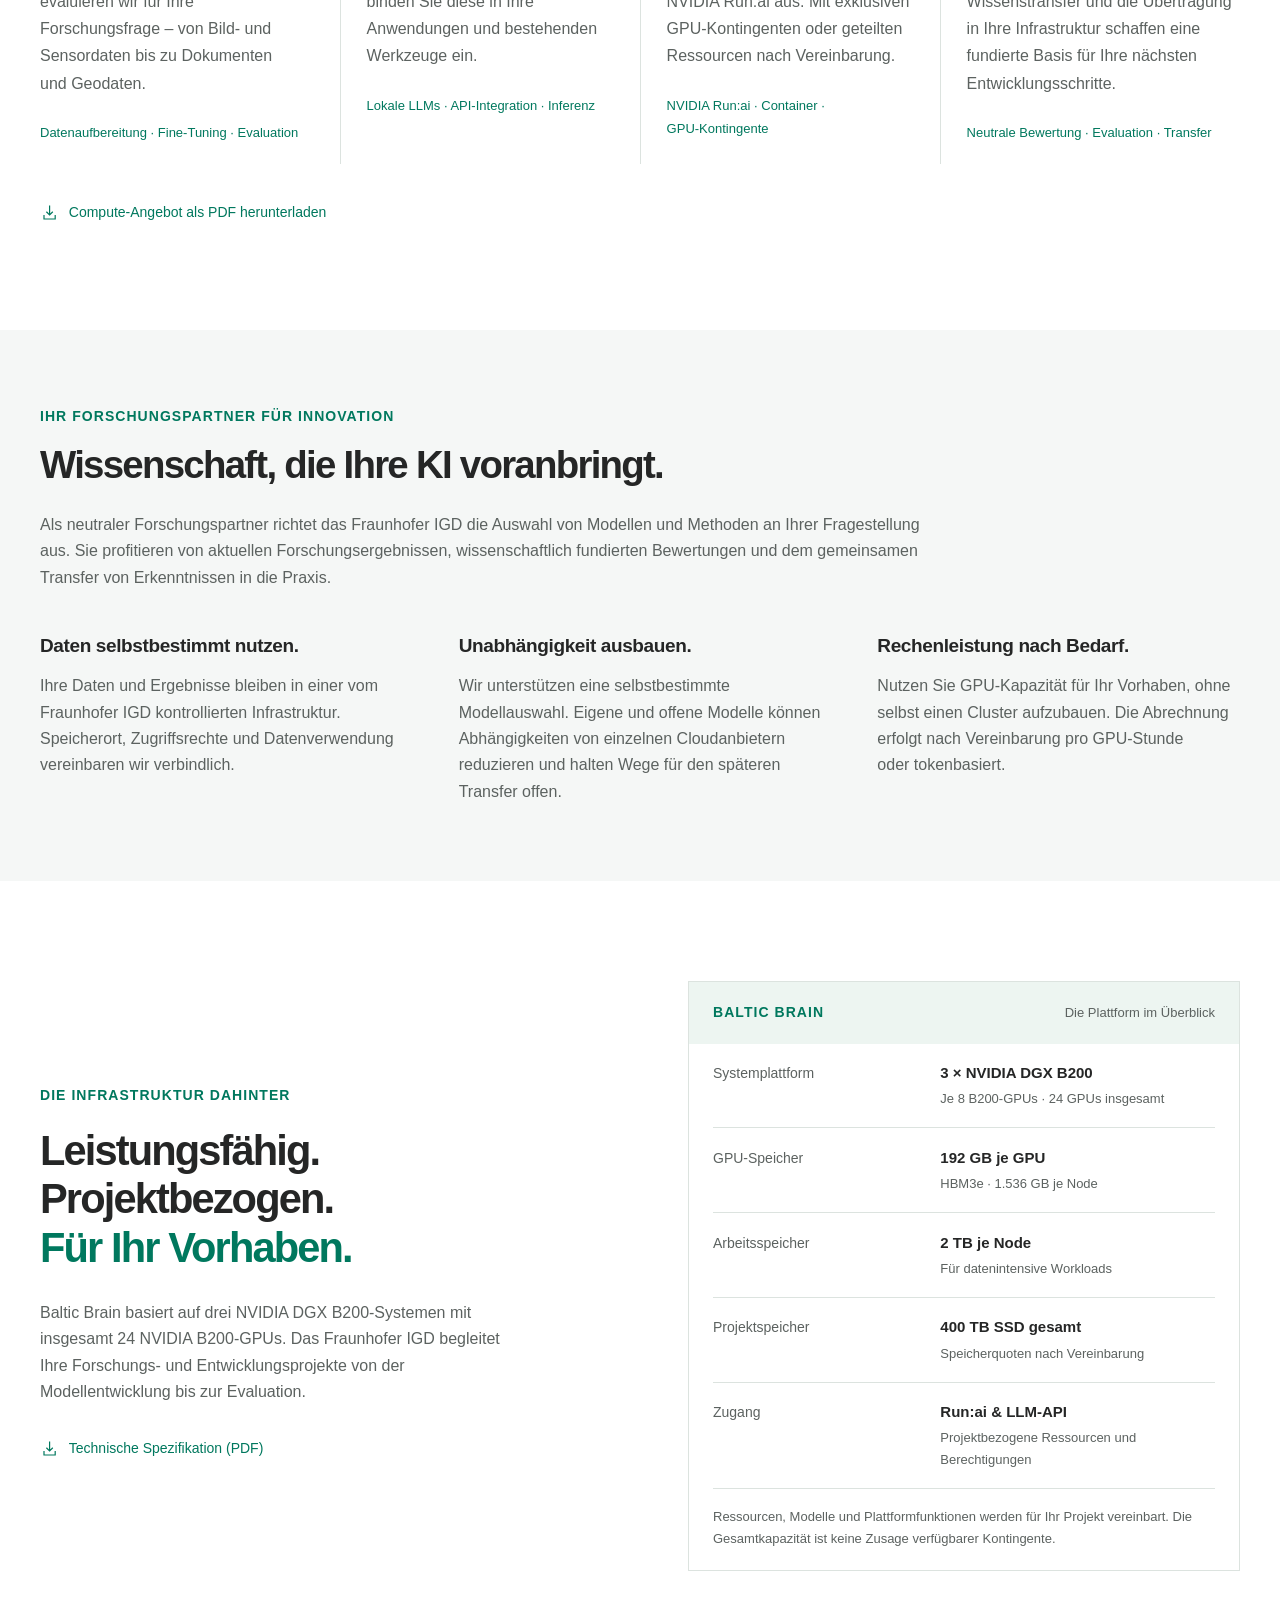
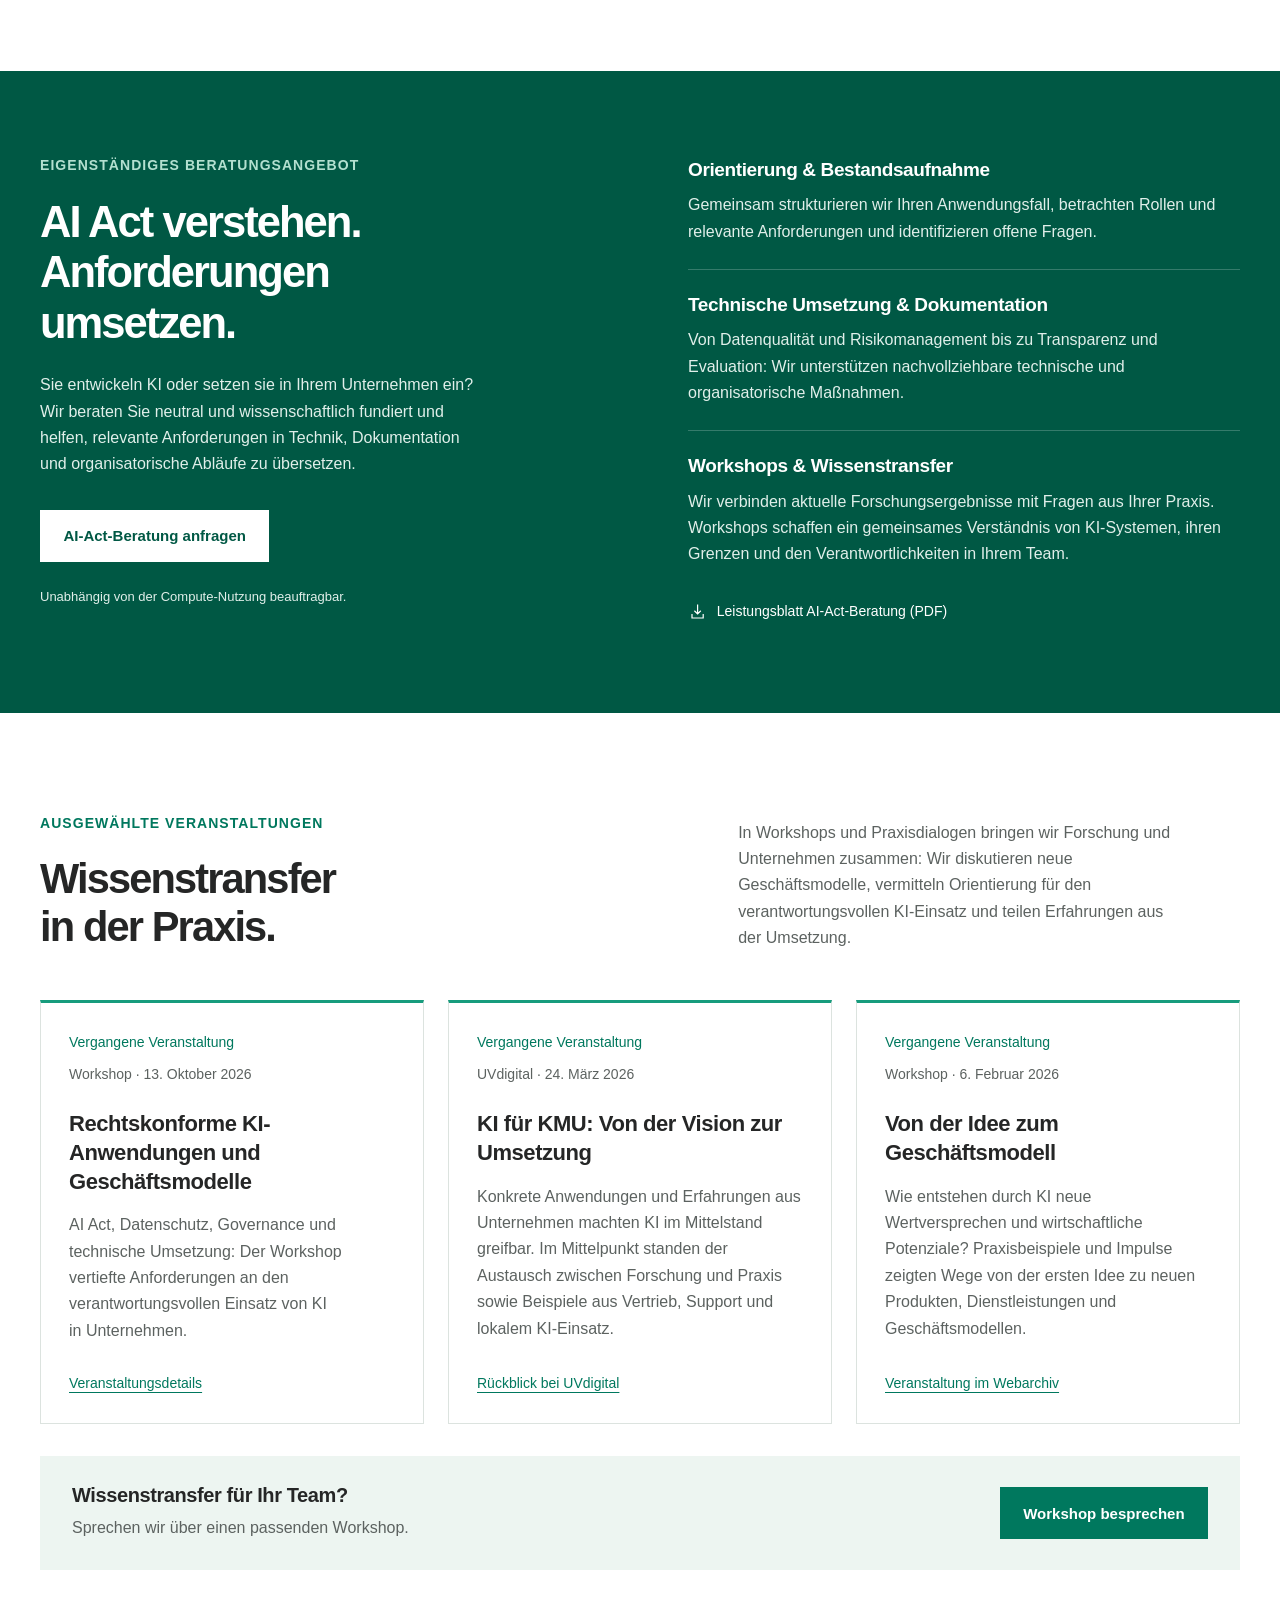
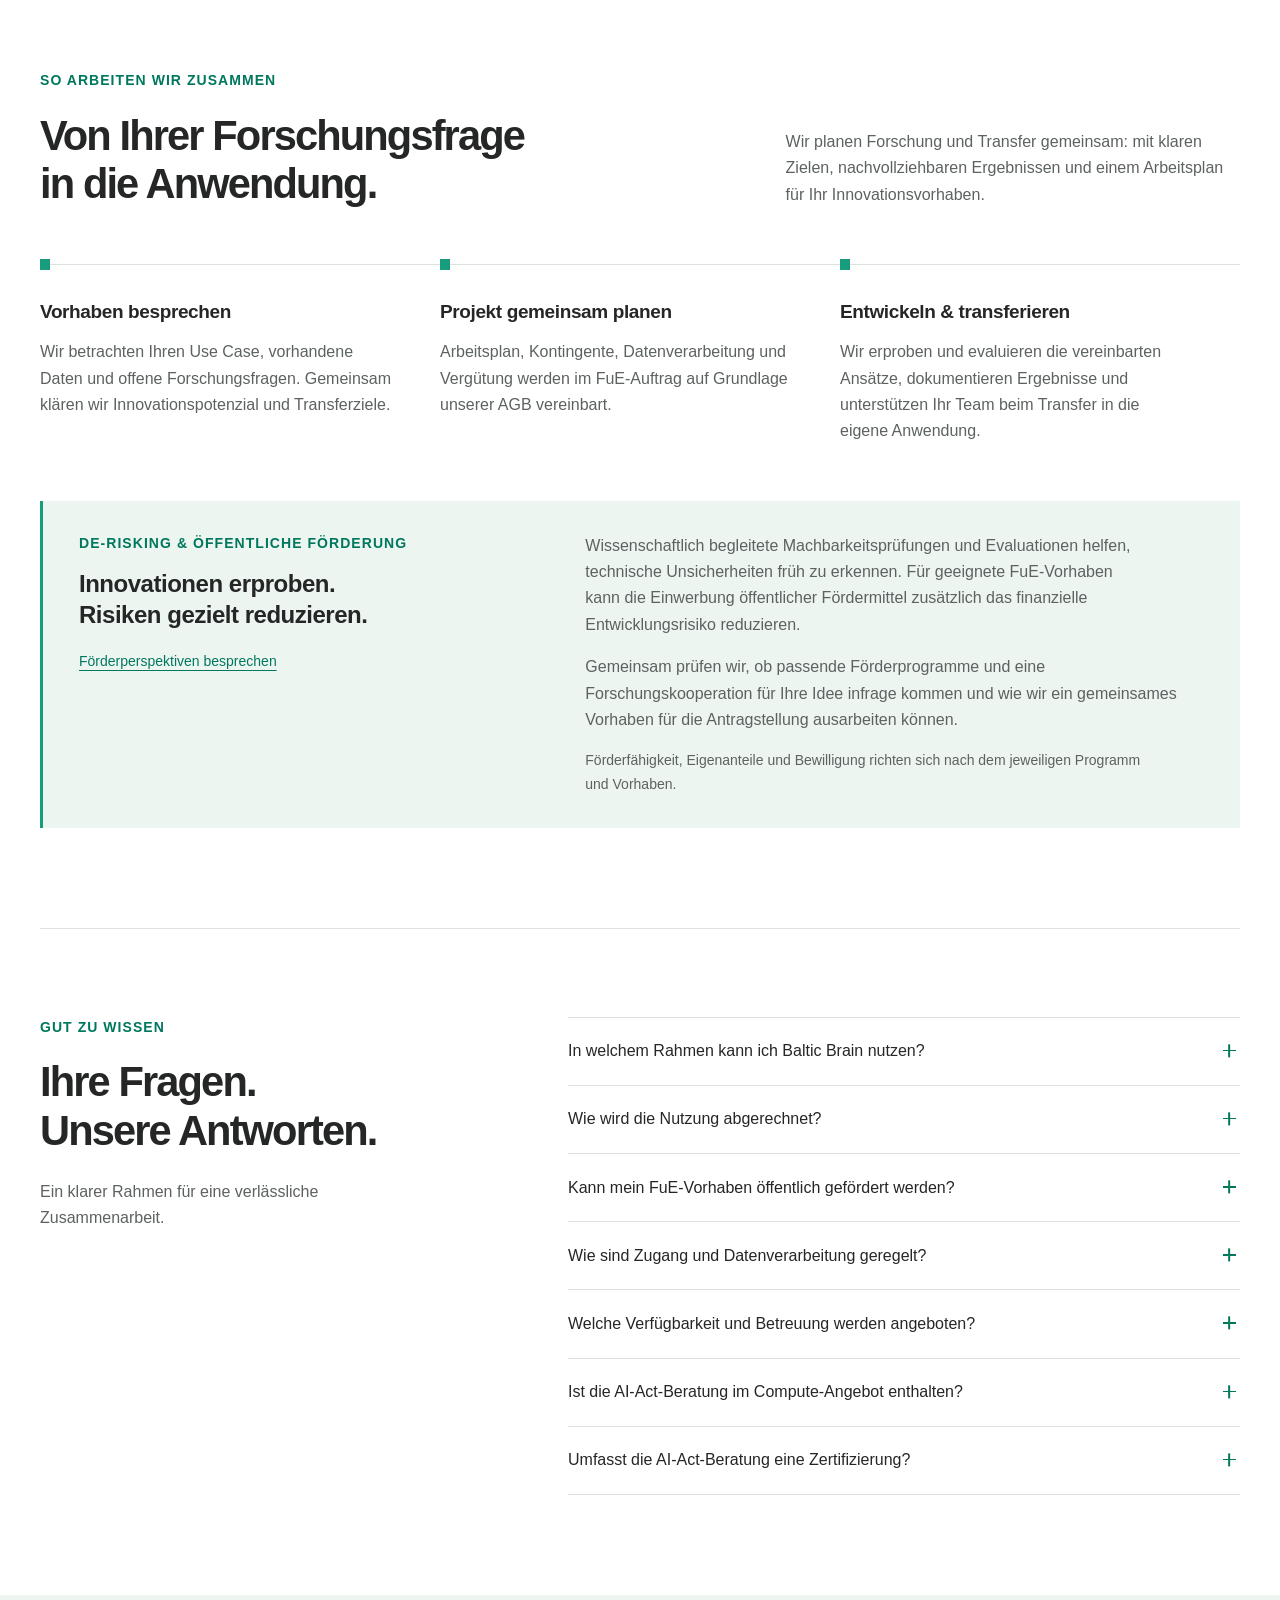
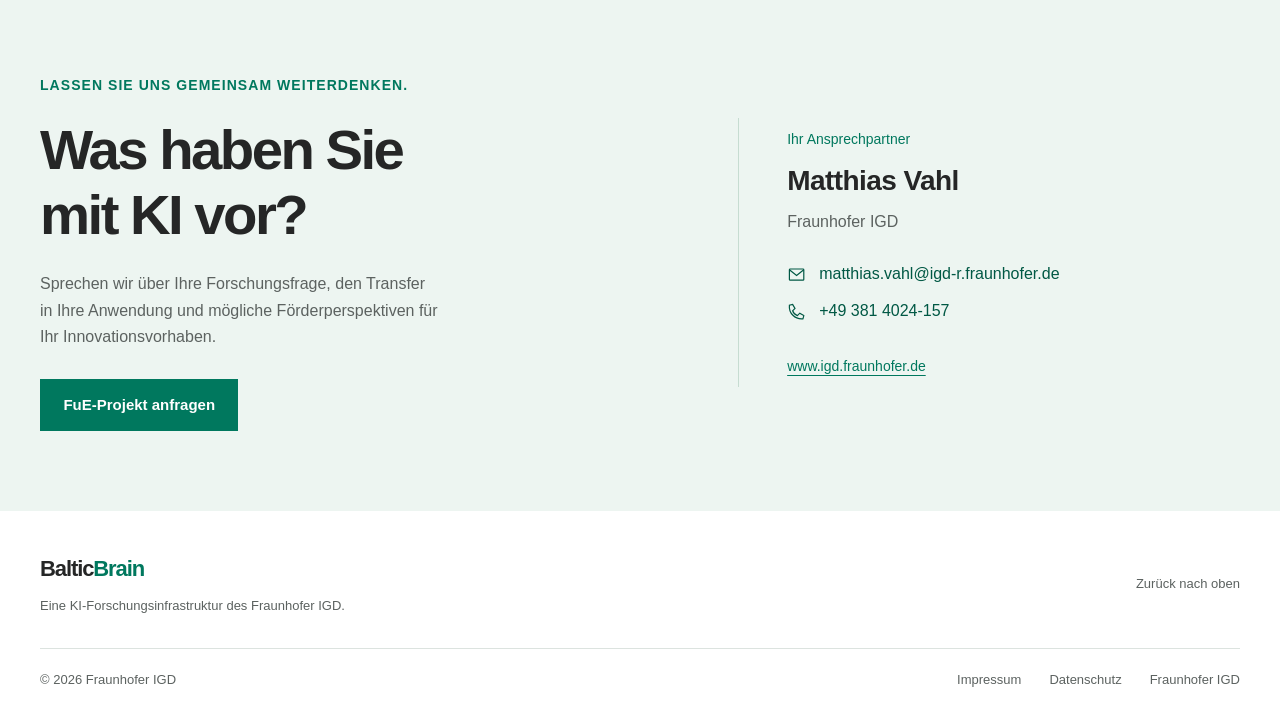
==== commit e35f2114: "Add knowledge transfer events and workshop contact" ====
--- a/index.html
+++ b/index.html
@@ -159,6 +159,42 @@
         </div>
       </section>
 
+      <section class="section events" id="wissenstransfer" aria-labelledby="events-title">
+        <div class="container">
+          <div class="section-heading">
+            <div><p class="eyebrow">Ausgewählte Veranstaltungen</p><h2 id="events-title">Wissenstransfer<br>in der Praxis.</h2></div>
+            <p>In Workshops und Praxisdialogen bringen wir Forschung und Unternehmen zusammen: Wir diskutieren neue Geschäftsmodelle, vermitteln Orientierung für den verantwortungsvollen KI-Einsatz und teilen Erfahrungen aus der Umsetzung.</p>
+          </div>
+          <div class="events-grid">
+            <article class="event-card" aria-labelledby="event-ai-act-title">
+              <p class="event-status">Vergangene Veranstaltung</p>
+              <p class="event-meta">Workshop · <time datetime="2026-10-13">13. Oktober 2026</time></p>
+              <h3 id="event-ai-act-title">Rechtskonforme KI-Anwendungen und Geschäftsmodelle</h3>
+              <p class="event-description">AI Act, Datenschutz, Governance und technische Umsetzung: Der Workshop vertiefte Anforderungen an den verantwortungsvollen Einsatz von KI in Unternehmen.</p>
+              <a class="text-link event-link" href="https://www.igd.fraunhofer.de/de/veranstaltungen/zukunft-gestalten-mit-ki-rechtskonforme-ki-anwendungen-und-geschaeftsmodell.html" aria-label="Veranstaltungsdetails: Rechtskonforme KI-Anwendungen und Geschäftsmodelle">Veranstaltungsdetails</a>
+            </article>
+            <article class="event-card" aria-labelledby="event-kmu-title">
+              <p class="event-status">Vergangene Veranstaltung</p>
+              <p class="event-meta">UVdigital · <time datetime="2026-03-24">24. März 2026</time></p>
+              <h3 id="event-kmu-title">KI für KMU: Von der Vision zur Umsetzung</h3>
+              <p class="event-description">Konkrete Anwendungen und Erfahrungen aus Unternehmen machten KI im Mittelstand greifbar. Im Mittelpunkt standen der Austausch zwischen Forschung und Praxis sowie Beispiele aus Vertrieb, Support und lokalem KI-Einsatz.</p>
+              <a class="text-link event-link" href="https://www.uvrostock.de/Events/uvdigital-ki-fuer-kmu-von-der-vision-zur-umsetzung-best-practices-learnings.html" aria-label="Rückblick bei UVdigital: KI für KMU – Von der Vision zur Umsetzung">Rückblick bei UVdigital</a>
+            </article>
+            <article class="event-card" aria-labelledby="event-business-title">
+              <p class="event-status">Vergangene Veranstaltung</p>
+              <p class="event-meta">Workshop · <time datetime="2026-02-06">6. Februar 2026</time></p>
+              <h3 id="event-business-title">Von der Idee zum Geschäftsmodell</h3>
+              <p class="event-description">Wie entstehen durch KI neue Wertversprechen und wirtschaftliche Potenziale? Praxisbeispiele und Impulse zeigten Wege von der ersten Idee zu neuen Produkten, Dienstleistungen und Geschäftsmodellen.</p>
+              <a class="text-link event-link" href="https://web.archive.org/web/20260516110411/https://www.igd.fraunhofer.de/de/veranstaltungen/zukunft-gestalten-mit-ki---von-der-idee-zum-geschaeftsmodell.html" aria-label="Veranstaltung im Webarchiv: Von der Idee zum Geschäftsmodell">Veranstaltung im Webarchiv</a>
+            </article>
+          </div>
+          <div class="events-contact">
+            <div><h3>Wissenstransfer für Ihr Team?</h3><p>Sprechen wir über einen passenden Workshop.</p></div>
+            <a class="button button-primary" href="mailto:matthias.vahl@igd-r.fraunhofer.de?subject=Anfrage%20zu%20einem%20individuellen%20KI-Workshop">Workshop besprechen</a>
+          </div>
+        </div>
+      </section>
+
       <section class="section collaboration" aria-labelledby="collaboration-title">
         <div class="container">
           <div class="section-heading"><div><p class="eyebrow">So arbeiten wir zusammen</p><h2 id="collaboration-title">Von Ihrer Forschungsfrage<br>in die Anwendung.</h2></div><p>Wir planen Forschung und Transfer gemeinsam: mit klaren Zielen, nachvollziehbaren Ergebnissen und einem Arbeitsplan für Ihr Innovationsvorhaben.</p></div>
--- a/styles.css
+++ b/styles.css
@@ -148,6 +148,19 @@
 .consulting-services p { margin-top: .7rem; color: #e0efea; }
 .consulting .download-link { margin-top: .5rem; color: var(--white); }
 .consulting a:focus-visible { outline-color: var(--white); }
+
+.section.events { padding-bottom: 0; }
+.events-grid { display: grid; grid-template-columns: repeat(3, minmax(0, 1fr)); gap: 1.5rem; }
+.event-card { display: flex; flex-direction: column; min-width: 0; padding: 1.75rem; border: 1px solid var(--line); border-top: 3px solid var(--green); }
+.event-status { color: var(--green-dark); font-size: .875rem; font-weight: 500; }
+.event-meta { margin-top: .6rem; color: var(--muted); font-size: .875rem; }
+.event-card h3 { margin-top: 1.5rem; font-size: 1.375rem; line-height: 1.3; overflow-wrap: break-word; }
+.event-description { margin-top: 1rem; color: var(--muted); }
+.event-card .event-link { align-self: flex-start; margin-top: auto; padding-top: 1.75rem; }
+.events-contact { display: flex; align-items: center; justify-content: space-between; gap: 2rem; margin-top: 2rem; padding: 1.75rem 2rem; background: var(--pale); }
+.events-contact h3 { font-size: 1.25rem; }
+.events-contact p { margin-top: .5rem; color: var(--muted); }
+.events-contact .button { flex-shrink: 0; }
 
 .collaboration .section-heading { grid-template-columns: 1.5fr 1fr; gap: 4rem; }
 .collaboration h2 { max-width: 36rem; }
@@ -279,6 +292,9 @@
   .consulting { padding-block: 4rem; }
   .consulting h2 { font-size: 2.35rem; }
   .consulting-services h3 { font-size: 1.125rem; }
+  .events-grid { gap: 1rem; }
+  .event-card { padding: 1.25rem; }
+  .event-card h3 { font-size: 1.25rem; }
   .collaboration .section-heading { grid-template-columns: 1.4fr 1fr; gap: 2rem; }
   .steps li { padding-right: 1.75rem; }
   .funding { gap: 2rem; padding-inline: 1.75rem; }
@@ -342,6 +358,11 @@
   .consulting h2 { font-size: 2.55rem; }
   .consulting-intro > p:not(.eyebrow) { max-width: 36rem; }
   .consulting-services article:first-child { padding-top: 1.5rem; border-top: 1px solid #ffffff35; }
+  .events-grid { grid-template-columns: 1fr; gap: 1.25rem; }
+  .event-card { padding: 1.5rem; }
+  .event-card h3 { margin-top: 1.25rem; }
+  .event-card .event-link { padding-top: 1.25rem; }
+  .events-contact { flex-direction: column; align-items: flex-start; gap: 1.25rem; padding: 1.5rem; }
   .steps { grid-template-columns: 1fr; margin-top: 2rem; }
   .steps li { padding: 0 0 2rem 1.75rem; border-top: 0; border-left: 1px solid var(--line); }
   .steps li:last-child { padding-bottom: 0; }
@@ -396,6 +417,6 @@
   .button { color: var(--green-deep); border-color: var(--green-deep); background: var(--white); }
   .faq-grid { padding-top: 2rem; }
   .faq-items details > .faq-answer { display: block !important; }
-  .service, .steps li, .contact-person, .platform-specs > div { break-inside: avoid; }
+  .service, .event-card, .events-contact, .steps li, .contact-person, .platform-specs > div { break-inside: avoid; }
   .footer-main { padding-bottom: 1rem; }
 }
